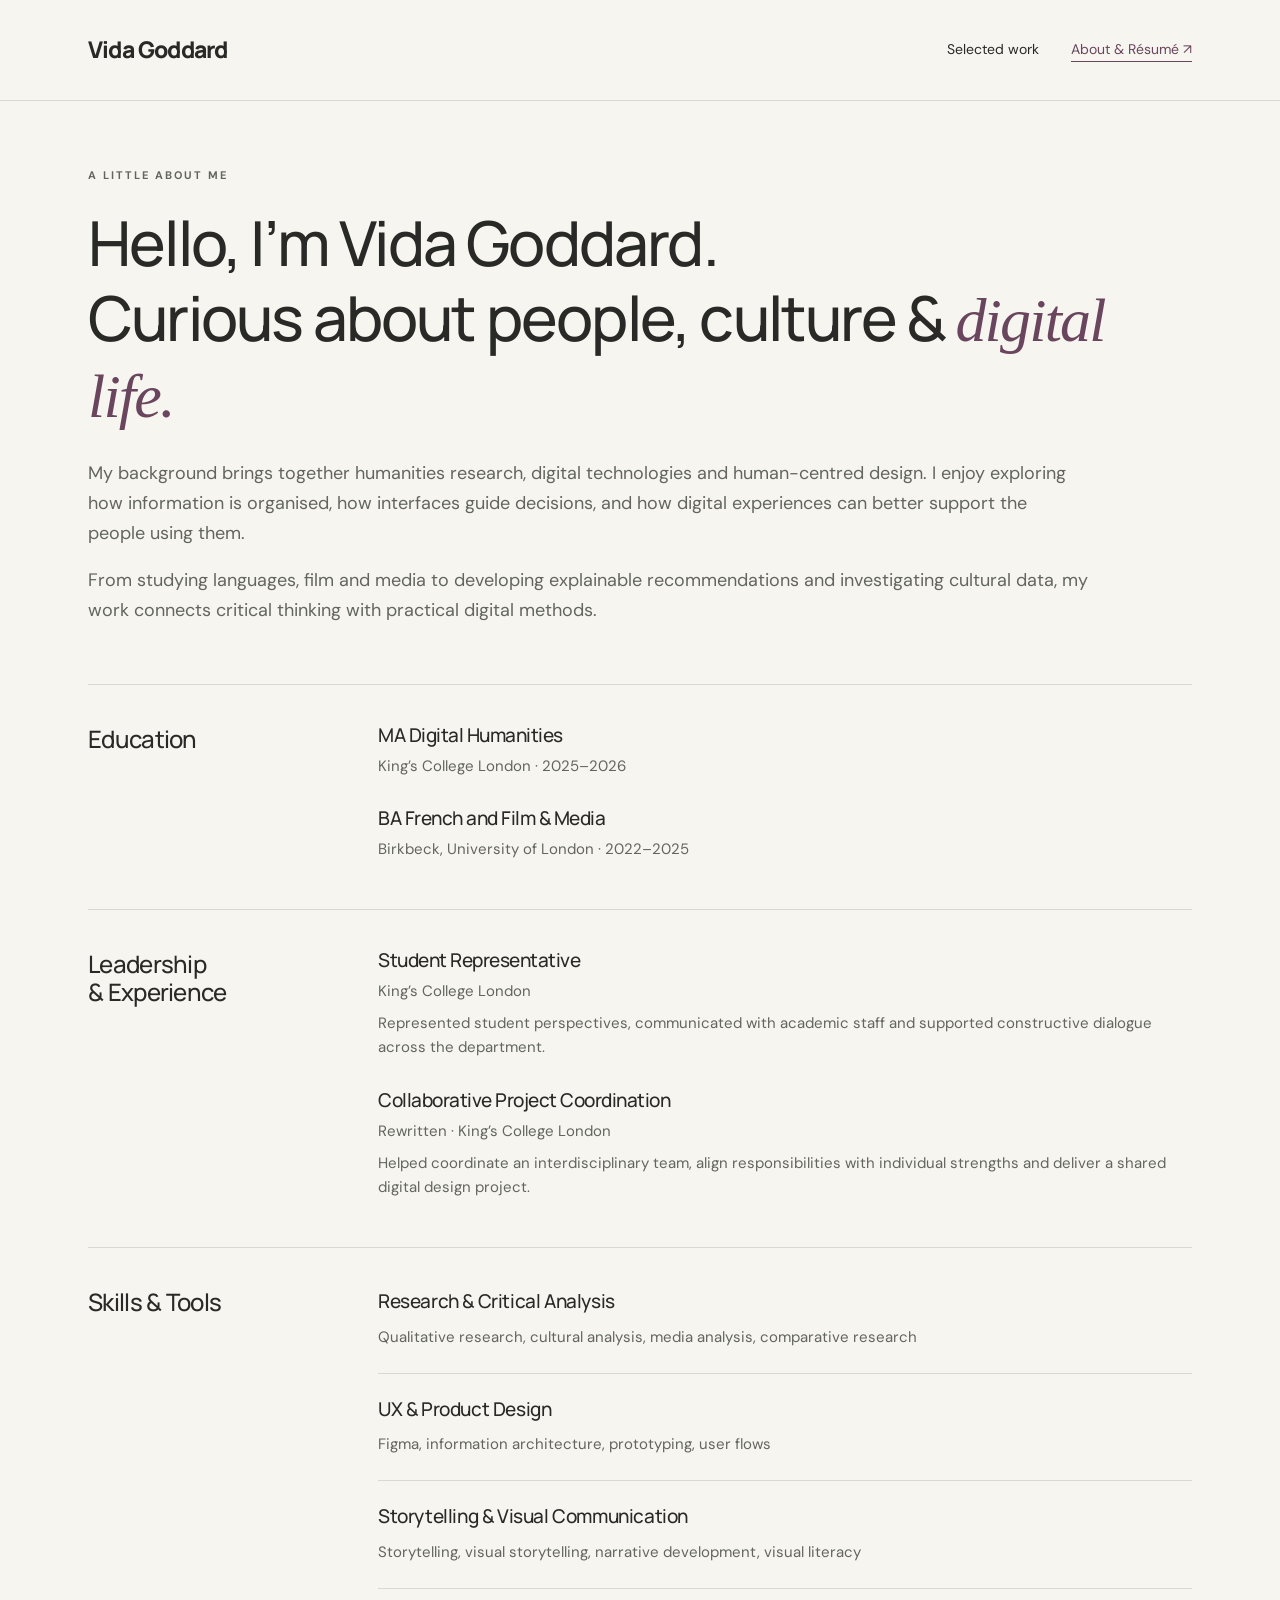
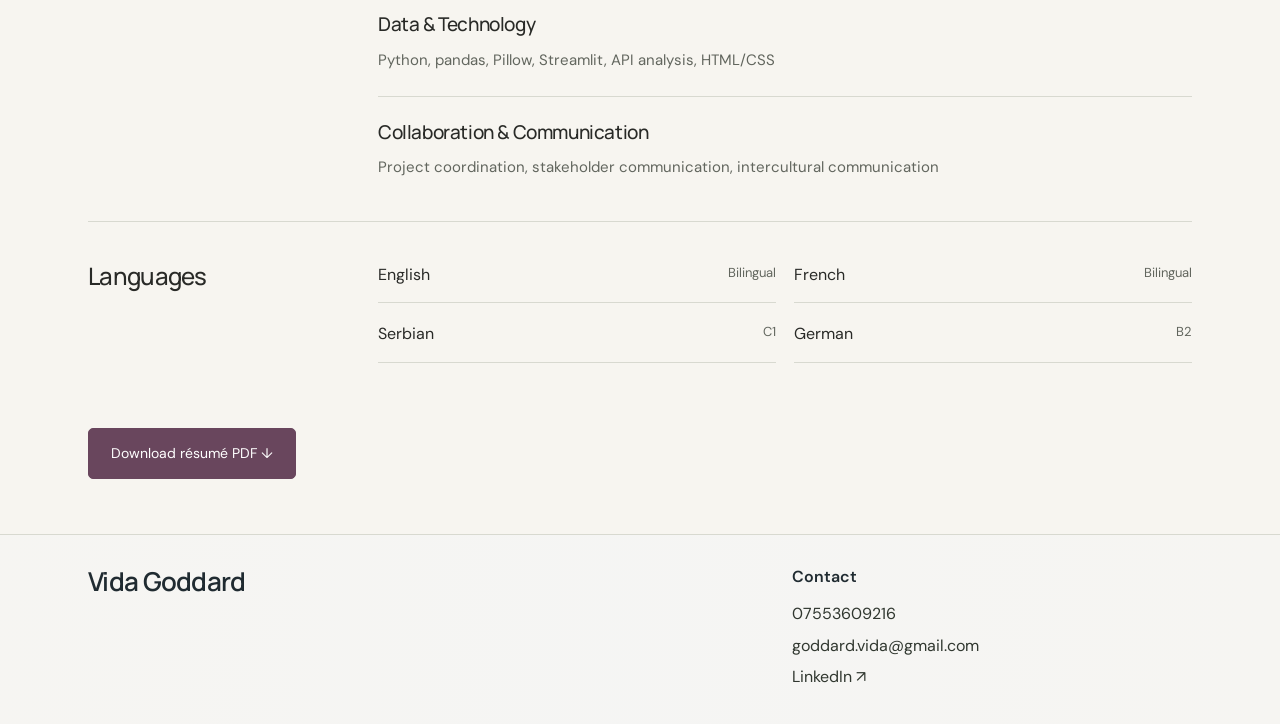
==== about.html @ 5a6e69b9 "Add files via upload" ====
<!doctype html><html lang="en"><head><meta charset="utf-8"><meta name="viewport" content="width=device-width,initial-scale=1"><meta name="description" content="About Vida Goddard: education, experience, skills and languages across digital humanities and human-centred design."><title>About & Résumé — Vida Goddard</title><link rel="stylesheet" href="style.css"><script src="script.js" defer></script></head><body><a class="skip" href="#main">Skip to content</a><header><div class="wrap nav"><a class="brand" href="index.html" aria-label="Vida Goddard home">Vida Goddard</a><nav aria-label="Main navigation"><a href="index.html#work">Selected work</a><a href="about.html" aria-current="page">About & Résumé ↗</a></nav></div></header><main id="main" class="wrap"><section class="about-hero about-introduction"><div class="eyebrow">A little about me</div><h1>Hello, I’m Vida Goddard.<br>Curious about people, culture & <em>digital life.</em></h1><p class="intro">My background brings together humanities research, digital technologies and human-centred design. I enjoy exploring how information is organised, how interfaces guide decisions, and how digital experiences can better support the people using them.</p><p class="intro">From studying languages, film and media to developing explainable recommendations and investigating cultural data, my work connects critical thinking with practical digital methods.</p></section><section class="resume"><h2>Education</h2><div><div class="entry"><h3>MA Digital Humanities</h3><p>King’s College London · 2025–2026</p></div><div class="entry"><h3>BA French and Film & Media</h3><p>Birkbeck, University of London · 2022–2025</p></div></div></section><section class="resume"><h2>Leadership<br>& Experience</h2><div><div class="entry"><h3>Student Representative</h3><p>King’s College London</p><p>Represented student perspectives, communicated with academic staff and supported constructive dialogue across the department.</p></div><div class="entry"><h3>Collaborative Project Coordination</h3><p>Rewritten · King’s College London</p><p>Helped coordinate an interdisciplinary team, align responsibilities with individual strengths and deliver a shared digital design project.</p></div></div></section><section class="resume"><h2>Skills & Tools</h2><dl class="skill-categories"><div><dt>Research &amp; Critical Analysis</dt><dd>Qualitative research, cultural analysis, media analysis, comparative research</dd></div><div><dt>UX &amp; Product Design</dt><dd>Figma, information architecture, prototyping, user flows</dd></div><div><dt>Storytelling &amp; Visual Communication</dt><dd>Storytelling, visual storytelling, narrative development, visual literacy</dd></div><div><dt>Data &amp; Technology</dt><dd>Python, pandas, Pillow, Streamlit, API analysis, HTML/CSS</dd></div><div><dt>Collaboration &amp; Communication</dt><dd>Project coordination, stakeholder communication, intercultural communication</dd></div></dl></section><section class="resume"><h2>Languages</h2><div class="languages"><div>English <span>Bilingual</span></div><div>French <span>Bilingual</span></div><div>Serbian <span>C1</span></div><div>German <span>B2</span></div></div></section><div class="resume-download"><a class="button" href="assets/Vida-Goddard-Resume.pdf" download="Vida-Goddard-Resume.pdf">Download résumé PDF ↓</a></div></main><footer class="contact-footer minimal-contact"><div class="wrap footer-reference-grid"><div class="footer-identity"><h2>Vida Goddard</h2></div><div class="footer-contact-column"><h3>Contact</h3><address><a href="tel:+447553609216">07553609216</a><a href="mailto:goddard.vida@gmail.com">goddard.vida@gmail.com</a><a href="https://www.linkedin.com/in/vida-goddard-931a6939b" target="_blank" rel="noopener noreferrer" aria-label="Vida Goddard on LinkedIn">LinkedIn ↗</a></address></div></div></footer></body></html>
---- style.css ----
@import url('https://fonts.googleapis.com/css2?family=DM+Sans:wght@400;500;600;700&family=Manrope:wght@400;500;600;700;800&display=swap');
:root{--paper:#f7f5f0;--ink:#292a27;--muted:#62665e;--plum:#69465d;--sage:#dce4d5;--line:#d8d9d0}*{box-sizing:border-box}html{scroll-behavior:smooth;scroll-padding-top:100px}body{margin:0;background:var(--paper);color:var(--ink);font:16px/1.65 'DM Sans',sans-serif}a{color:inherit;text-underline-offset:5px}button{font:inherit}a,button{ -webkit-tap-highlight-color:transparent}a:focus-visible,button:focus-visible,summary:focus-visible{outline:3px solid var(--plum);outline-offset:5px}.skip{position:absolute;left:20px;top:-80px;background:white;padding:12px;z-index:10}.skip:focus{top:10px}.wrap{max-width:1200px;margin:auto;padding:0 48px}header{border-bottom:1px solid var(--line)}.nav{display:flex;justify-content:space-between;align-items:center;min-height:100px;gap:24px}.brand{font-family:Manrope,sans-serif;font-size:25px;font-weight:800;text-decoration:none;letter-spacing:-1px}.brand span{color:var(--plum)}nav{display:flex;gap:32px;font-size:14px}nav a{text-decoration:none}nav a[aria-current=page]{color:var(--plum);border-bottom:1px solid}.eyebrow{text-transform:uppercase;font-size:11px;letter-spacing:2px;font-weight:700;color:var(--muted)}.hero{padding:80px 0 66px;display:grid;grid-template-columns:1.6fr 1fr;gap:70px;align-items:center}h1,h2,h3{font-family:Manrope,sans-serif;line-height:1.15;font-weight:500;letter-spacing:-1.8px}h1{font-size:clamp(42px,5.5vw,72px);margin:22px 0 26px}h1 em{font-family:Georgia,serif;color:var(--plum);font-weight:400}h2{font-size:38px}h3{font-size:25px;letter-spacing:-.7px}.intro{max-width:560px;color:var(--muted);font-size:18px}.button{display:inline-flex;gap:24px;align-items:center;padding:13px 22px;border-radius:5px;background:var(--plum);color:white;text-decoration:none;font-size:14px;border:1px solid var(--plum);cursor:pointer}.button.secondary{color:var(--plum);background:transparent}.actions{display:flex;flex-wrap:wrap;gap:12px;margin-top:30px}.hero-art{height:330px;position:relative;display:grid;place-items:center;background:#ebe8e1;border-radius:50% 50% 5px 5px;overflow:hidden}.orbit{position:absolute;width:250px;height:250px;border:1px solid #a9afa1;border-radius:50%;transform:rotate(-25deg) scaleX(.65)}.orbit.two{transform:rotate(40deg) scaleX(.65)}.orbit.three{transform:rotate(100deg) scaleX(.65)}.art-label{position:absolute;bottom:25px;font:10px/1.5 'DM Sans',sans-serif;letter-spacing:2px;text-align:center}.flower{color:var(--plum);font-size:100px;line-height:1;z-index:1;transition:transform .8s}.hero-art:hover .flower{transform:rotate(45deg)}.ticker{display:flex;justify-content:space-between;gap:18px;border-top:1px solid var(--line);border-bottom:1px solid var(--line);padding:18px 0;font-size:11px;letter-spacing:1.5px;text-transform:uppercase;color:var(--muted)}.section-head{display:flex;align-items:end;justify-content:space-between;margin:58px 0 26px;gap:24px}.section-head h2{margin:8px 0 0}.small{font-size:13px;color:var(--muted)}.filters{display:flex;gap:8px;flex-wrap:wrap}.filter{border:1px solid var(--line);border-radius:30px;padding:7px 15px;background:transparent;cursor:pointer;font-size:12px}.filter[aria-pressed=true]{background:var(--ink);color:var(--paper);border-color:var(--ink)}.projects{display:grid;grid-template-columns:1fr 1fr;gap:30px}.project{min-width:0}.project[hidden]{display:none}.project-image{height:325px;display:flex;align-items:center;justify-content:center;background:#e1e6db;border-radius:7px;overflow:hidden;position:relative;padding:24px}.project-image img{width:100%;max-height:100%;object-fit:contain;box-shadow:0 8px 24px #292a2714;transition:transform .4s}.project:hover .project-image img{transform:scale(1.025)}.project-image.archive{background:#e9e0d9}.project-number{position:absolute;top:13px;left:16px;font-size:10px;letter-spacing:1px}.project h3{margin:21px 0 9px}.project p{margin:0;color:var(--muted);font-size:15px}.tags{display:flex;gap:8px;flex-wrap:wrap;margin:15px 0}.tag{font-size:10px;text-transform:uppercase;letter-spacing:.6px;color:var(--muted);border:1px solid var(--line);padding:3px 8px;border-radius:3px}details{border-top:1px solid var(--line);margin-top:20px}summary{padding:15px 0;cursor:pointer;font-size:13px;font-weight:600;list-style:none;display:flex;justify-content:space-between}summary:after{content:'+';font-size:20px;color:var(--plum)}details[open]>summary:after{content:'−'}.case{padding:0 0 20px}.case h4{font-size:14px;margin:24px 0 8px}.case p,.case li{font-size:14px;color:var(--muted)}.case ul{padding-left:20px}.case figure{margin:24px 0}.case img{width:100%;border:1px solid var(--line)}figcaption{font-size:11px;color:var(--muted);margin-top:8px}.note{background:#eee9ed;border-left:2px solid var(--plum);padding:14px;margin-top:20px}.about-strip{margin:75px 0 0;border-top:1px solid var(--line);padding:50px 0;display:grid;grid-template-columns:1fr 1fr;gap:60px}.about-strip h2{margin:10px 0 20px}.text-link{font-size:14px;font-weight:600;color:var(--plum)}footer{border-top:1px solid var(--line);padding:27px 0;margin-top:30px}.footer-row{display:flex;justify-content:space-between;gap:20px;font-size:11px;color:var(--muted)}.about-hero{max-width:850px;padding:65px 0 40px}.about-hero h1{font-size:62px}.resume{display:grid;grid-template-columns:230px 1fr;gap:60px;padding:40px 0;border-top:1px solid var(--line)}.resume h2{font-size:24px;margin:0;letter-spacing:-.7px}.entry{margin:0 0 30px}.entry:last-child{margin:0}.entry h3{font-size:19px;letter-spacing:-.5px;margin:0 0 7px}.entry p{margin:7px 0;color:var(--muted);font-size:15px}.skills{display:flex;gap:10px;flex-wrap:wrap}.skills span{border:1px solid #c9cec2;padding:8px 14px;border-radius:4px;font-size:14px}.languages{display:grid;grid-template-columns:1fr 1fr;gap:18px}.languages div{display:flex;justify-content:space-between;border-bottom:1px solid var(--line);padding-bottom:14px;gap:16px}.languages span{color:var(--muted);font-size:13px}.print{margin:20px 0 50px}.print-hint{margin:10px 0;font-size:12px;color:var(--muted)}@media(max-width:760px){.wrap{padding:0 24px}.nav{min-height:80px}nav{gap:18px;font-size:12px}.hero{padding:45px 0;grid-template-columns:1fr;gap:30px}.hero-art{height:210px;border-radius:90px 90px 5px 5px}.orbit{width:175px;height:175px}.flower{font-size:70px}.art-label{right:20px;bottom:20px;text-align:right;font-size:8px}.ticker{font-size:9px;flex-wrap:wrap;justify-content:flex-start;gap:12px 24px}.section-head{align-items:start;flex-direction:column;margin-top:40px}.projects{grid-template-columns:1fr;gap:34px}.project-image{height:300px}.about-strip{grid-template-columns:1fr;gap:10px;margin-top:45px;padding:35px 0}.resume{grid-template-columns:1fr;gap:20px;padding:30px 0}.about-hero h1{font-size:44px}.languages{grid-template-columns:1fr}.footer-row{flex-direction:column;gap:5px}}@media(prefers-reduced-motion:reduce){html{scroll-behavior:auto}*,*:before,*:after{transition:none!important}}@media print{header,footer,.print,.skip{display:none}.wrap{padding:0;max-width:none}body{font:11pt/1.4 Arial;background:white}.about-hero{padding:0 0 20px}.about-hero h1{font-size:32px}.resume{padding:18px 0;gap:25px;grid-template-columns:160px 1fr;break-inside:avoid}.skills span{padding:4px 8px}.entry{margin-bottom:14px}.languages{gap:10px}a{text-decoration:none}}

.rewritten-cover{background:#e3e5ed;text-decoration:none}.case-link{display:flex;justify-content:space-between;padding:15px 0;border-top:1px solid var(--line);margin-top:20px;font-size:13px;font-weight:600;text-decoration:none}.case-link:hover{color:var(--plum)}.project-detail .about-hero{padding-bottom:25px}.case-nav{display:flex;flex-wrap:wrap;gap:12px 25px;padding:20px 0;border-top:1px solid var(--line);border-bottom:1px solid var(--line);font-size:12px}.case-nav a{text-decoration:none;color:var(--plum)}.story-section{max-width:900px;padding:50px 0;border-bottom:1px solid var(--line)}.story-section h2{max-width:800px;margin:14px 0 28px;line-height:1.25}.story-section h3{margin:38px 0 20px;line-height:1.3}.story-section p,.story-section li{max-width:780px;color:var(--muted);line-height:1.85}.story-section strong{color:var(--ink);font-weight:600}.story-section li{margin:12px 0}.story-section ul{padding-left:23px}.story-section figure{margin:32px 0;background:#efede7;padding:20px;border-radius:7px}.story-section img{width:100%;height:auto;display:block}.story-section figcaption{margin-top:12px}.project-detail .about-hero h1{font-size:clamp(48px,7vw,86px)}@media(max-width:760px){.story-section{padding:32px 0}.story-section h2{font-size:30px}.story-section figure{padding:10px}.case-nav{gap:10px 18px}.story-section p,.story-section li{font-size:15px}}

.project-image{text-decoration:none}.story-section blockquote{margin:30px 0;padding:22px 26px;border-left:3px solid var(--plum);background:#eee9ed;font:italic 23px/1.55 Georgia,serif;max-width:800px}.case-facts{display:grid;grid-template-columns:1fr 1fr;gap:1px;background:var(--line);border:1px solid var(--line);margin:30px 0;max-width:820px}.case-facts>div{background:var(--paper);padding:20px}.case-facts span{display:block;font-size:10px;letter-spacing:1px;text-transform:uppercase;color:var(--muted);margin-bottom:8px}.case-facts strong{font-size:15px}.case-facts.weights,.case-facts.query-facts{grid-template-columns:repeat(3,1fr)}.case-facts.weights strong{font:36px/1.2 Manrope,sans-serif;color:var(--plum)}.table-scroll{overflow-x:auto;margin:28px 0;max-width:900px}table{width:100%;border-collapse:collapse;font-size:14px;min-width:520px}caption{text-align:left;font-size:12px;color:var(--muted);margin-bottom:12px}th,td{text-align:left;vertical-align:top;padding:16px;border-bottom:1px solid var(--line);line-height:1.7}th{background:var(--sage);font-size:12px}td{color:var(--muted)}.definition-list{max-width:780px}.definition-list>div{padding:18px 0;border-bottom:1px solid var(--line)}dt{font-weight:600;margin-bottom:8px}dd{margin:0;color:var(--muted)}.process-list{padding-left:24px}.process-list li{padding-left:8px;margin:20px 0}.source-note{font-size:12px!important;border-top:1px solid var(--line);padding-top:20px;margin-top:30px}.project-end{margin:40px 0 60px}@media(max-width:600px){.case-facts{grid-template-columns:1fr}.case-facts>div{padding:16px}.case-facts.query-facts{grid-template-columns:1fr}.story-section blockquote{font-size:20px;padding:18px}}

/* Editorial layout refinements */
.hero{grid-template-columns:1fr;max-width:850px;padding:65px 0}.hero h1{max-width:820px}.hero .intro{max-width:650px}.ticker{justify-content:space-around}.story-section blockquote,.story-section .case-facts{clear:both}
.project-image:not(.rewritten-cover) img{max-height:225px;width:auto;max-width:100%;object-fit:contain}.project-image{padding:40px 25px 25px}.project .tags{margin-top:24px}.project h3{margin-top:24px}
.story-section{display:flow-root}.story-section figure{max-width:760px}.story-section .figure-compact{max-width:620px;margin:30px auto}.story-section .figure-aside{float:right;width:38%;max-width:340px;margin:6px 0 24px 30px;padding:14px}.story-section .figure-aside img{max-height:320px;object-fit:contain}.story-section .figure-aside+h3{margin-top:20px}.story-section .figure-aside~figure:not(.figure-aside){clear:both}
.systems-bento{display:grid;grid-template-columns:repeat(3,minmax(0,1fr));gap:16px;margin:26px 0 30px}.system-card{border:1px solid var(--line);border-radius:14px;padding:27px;background:#eee9ed}.system-card:first-child,.system-card:last-child{grid-column:span 2}.system-card:nth-child(2){background:#e5eadf}.system-card:nth-child(3){background:#ece6dc}.system-card:last-child{background:#e5e9eb}.system-kicker{display:flex;justify-content:space-between;gap:15px;font-size:10px;letter-spacing:1.2px;text-transform:uppercase;color:var(--muted)}.system-card h4{font:500 23px/1.3 Manrope,sans-serif;letter-spacing:-.7px;margin:24px 0 14px}.system-card p{font-size:14px;line-height:1.75;margin:0}.system-card[data-reveal]{transition:opacity .6s ease,transform .6s ease}.system-card.reveal-pending{opacity:0;transform:translateY(22px)}
@media(max-width:760px){.hero{padding:45px 0}.systems-bento{grid-template-columns:1fr 1fr}.system-card:first-child,.system-card:last-child{grid-column:auto}.system-card{padding:21px}.system-card h4{font-size:21px}.story-section .figure-aside{float:none;width:100%;max-width:430px;margin:24px auto}.project-image:not(.rewritten-cover) img{max-height:210px}}
@media(max-width:500px){.systems-bento{grid-template-columns:1fr}.system-card{padding:23px}.story-section .figure-compact{margin:24px 0}}@media(prefers-reduced-motion:reduce){.system-card.reveal-pending{opacity:1;transform:none}}@media print{.system-card.reveal-pending{opacity:1;transform:none}}

/* Europeana: explicit paired editorial layouts */
.editorial-split{display:grid;grid-template-columns:minmax(0,1fr) minmax(0,1fr);gap:30px;align-items:start;margin:24px 0 32px}.editorial-split>div{min-width:0}.editorial-split>div>p:first-child{margin-top:0}.story-section .editorial-split .split-figure{float:none;width:100%;max-width:none;clear:none;margin:0;padding:14px}.story-section .overview-split .split-figure img{max-height:370px;object-fit:contain}.story-section .concordance-split .split-figure img{height:auto}.linked-figure-pair{display:grid;grid-template-columns:minmax(0,1fr) minmax(0,1fr);gap:22px;margin:30px 0;align-items:start}.story-section .linked-figure-pair .paired-figure{float:none;clear:none;max-width:none;width:100%;margin:0;padding:14px}.linked-figure-pair a{display:flex;min-height:240px;align-items:center;justify-content:center;background:white}.story-section .linked-figure-pair img{max-height:300px;object-fit:contain}.story-section .linked-figure-pair figcaption{margin-top:12px}
@media(max-width:760px){.editorial-split,.linked-figure-pair{grid-template-columns:1fr;gap:20px}.story-section .overview-split .split-figure{max-width:430px;justify-self:center}.linked-figure-pair a{min-height:0}.story-section .linked-figure-pair img{max-height:none}}

.skill-categories{margin:0;display:grid;gap:0;min-width:0}.skill-categories>div{padding:22px 0;border-bottom:1px solid var(--line)}.skill-categories>div:first-child{padding-top:0}.skill-categories>div:last-child{border-bottom:0;padding-bottom:0}.skill-categories dt{font:500 19px/1.4 Manrope,sans-serif;letter-spacing:-.4px;margin:0 0 9px}.skill-categories dd{font-size:15px;line-height:1.8;color:var(--muted);margin:0}@media print{.skill-categories>div{padding:10px 0;break-inside:avoid}.skill-categories dt{font-size:12pt}.skill-categories dd{font-size:10pt}.resume:has(.skill-categories){break-inside:auto}}

.about-introduction{max-width:none;width:100%}.about-introduction h1{max-width:none;line-height:1.2}.about-introduction .intro{max-width:1000px}.resume-download{margin:25px 0 55px}.contact-footer{padding:42px 0}.footer-contact-top{display:flex;justify-content:space-between;align-items:start;gap:25px}.contact-footer h2{font-size:25px;letter-spacing:-.8px;margin:0 0 6px}.contact-footer p{font-size:13px;color:var(--muted);margin:0}.footer-contacts{display:flex;flex-wrap:wrap;gap:14px 32px;margin-top:25px;font-style:normal;font-size:14px}.footer-contacts a{text-decoration:none}.footer-contacts a:hover{text-decoration:underline}.brand{letter-spacing:-.8px;font-size:23px}@media(max-width:600px){.brand{font-size:18px}.nav{gap:15px}.nav nav{gap:12px;font-size:11px}.footer-contacts{flex-direction:column;gap:12px}.about-introduction h1{font-size:39px}.footer-contact-top .text-link{font-size:12px}}

.rewear-media{display:flow-root;margin:25px 0 36px}.rewear-media-copy{display:contents}.story-section .rewear-media-figure{float:right;width:44%;max-width:390px;clear:none;margin:0 0 22px 28px;padding:14px}.story-section .rewear-media-figure img{width:100%;height:auto;max-height:330px;object-fit:contain}.rewear-media{display:grid;grid-template-columns:minmax(0,1.15fr) minmax(0,.85fr);gap:28px;align-items:start}.rewear-media-copy{display:block;min-width:0}.rewear-media-copy p:first-child{margin-top:0}.story-section .rewear-media-figure{float:none;width:100%;max-width:none;margin:0}.story-section .rewear-diagram{width:100%;max-width:none;margin:32px 0}.rewear-diagram figcaption{font-size:13px;font-weight:600;color:var(--ink)}.prototype-embed{margin:25px 0 16px;background:#eeeae4;border:1px solid var(--line);border-radius:9px;overflow:hidden}.prototype-embed iframe{width:100%;height:600px;display:block;border:0}.prototype-fallback{font-size:13px}@media(max-width:760px){.rewear-media{grid-template-columns:1fr;gap:18px}.story-section .rewear-media-figure{max-width:460px;justify-self:center}.prototype-embed iframe{height:480px}}

.minimal-contact{background:#f5f5f4;padding:70px 0 80px;border-top:1px solid var(--line);margin-top:50px}.footer-reference-grid{display:grid;grid-template-columns:1.6fr 1fr;gap:65px;align-items:start}.minimal-contact .footer-identity h2{font:600 30px/1.3 Manrope,sans-serif;letter-spacing:-.7px;margin:0;color:#202b31}.footer-contact-column h3{font:600 16px/1.5 'DM Sans',sans-serif;letter-spacing:0;margin:0 0 22px;color:#202b31}.footer-contact-column address{display:flex;flex-direction:column;gap:12px;font-style:normal;font-size:18px;line-height:1.6}.footer-contact-column a{color:var(--muted);text-decoration:none;width:fit-content;overflow-wrap:anywhere}.footer-contact-column a:hover{text-decoration:underline}.rewritten-palette-layout{align-items:start}.story-section .rewritten-palette-layout .split-figure{max-width:350px;justify-self:end}.rewritten-palette-layout img{max-height:390px;object-fit:contain}@media(max-width:760px){.minimal-contact{padding:45px 0}.footer-reference-grid{grid-template-columns:1fr;gap:30px}.footer-contact-column address{font-size:16px}.story-section .rewritten-palette-layout .split-figure{justify-self:center;max-width:330px}.minimal-contact .footer-identity h2{font-size:26px}}

.rewear-home-left{grid-template-columns:minmax(0,.85fr) minmax(0,1.15fr)}@media(max-width:760px){.rewear-home-left{grid-template-columns:1fr}}

.visual-interests{border-top:1px solid var(--line);padding-top:45px;margin-top:65px}.visual-intro{display:grid;grid-template-columns:1fr 1fr;gap:45px;align-items:end;margin-bottom:28px}.visual-intro h2{margin:12px 0 0}.visual-intro p{color:var(--muted);max-width:440px;margin:0}.visual-gallery{display:grid;grid-template-columns:1fr 1.25fr;gap:25px}.visual-gallery figure{margin:0;min-width:0}.visual-gallery .visual-tall{grid-row:span 2}.visual-gallery a{display:block;background:#ebe8e1;overflow:hidden;border-radius:7px}.visual-gallery img{display:block;width:100%;height:240px;object-fit:cover;transition:transform .4s ease}.visual-gallery .visual-tall a{height:calc(100% - 32px);min-height:400px;background:#080e07}.visual-gallery .visual-tall img{height:100%;object-fit:contain}.visual-gallery a:hover img{transform:scale(1.025)}.visual-gallery figcaption{font-size:11px;letter-spacing:.4px;margin-top:10px;color:var(--muted)}.visual-credit{font-size:12px;color:var(--muted);margin-top:18px}@media(max-width:760px){.visual-intro{grid-template-columns:1fr;gap:20px}.visual-gallery{grid-template-columns:1fr;gap:24px}.visual-gallery .visual-tall{grid-row:auto}.visual-gallery .visual-tall a{height:auto;min-height:0}.visual-gallery .visual-tall img{height:auto;max-height:420px}.visual-gallery img{height:auto;max-height:330px;object-fit:contain}.visual-interests{margin-top:45px;padding-top:32px}}

/* Artwork placed within the page composition, without captions. */
.hero.hero-with-portrait{max-width:none;grid-template-columns:minmax(0,.8fr) minmax(0,1.35fr);gap:45px;align-items:center}.hero-portrait{border-radius:8px;overflow:hidden;background:#070d06}.hero-portrait img{display:block;width:100%;height:auto;max-height:440px;object-fit:contain}.hero-with-portrait h1{font-size:clamp(40px,4.5vw,62px);letter-spacing:-2px}.hero-copy{min-width:0}.hero-copy .eyebrow{font-size:9px;letter-spacing:1.4px}.minimal-contact{position:relative;isolation:isolate;overflow:hidden}.minimal-contact:before{content:'';position:absolute;inset:0;background:url('assets/human-circuitry.png') left center/440px auto no-repeat;opacity:.055;filter:grayscale(1);z-index:-1;pointer-events:none}.minimal-contact>.wrap{position:relative}.project-detail .rewear-art-intro{max-width:none;display:grid;grid-template-columns:minmax(0,.8fr) minmax(0,1.2fr);gap:45px;align-items:center;padding:55px 0 40px}.rewear-title-portrait{border-radius:8px;overflow:hidden;background:#287a99}.rewear-title-portrait img{display:block;width:100%;height:350px;object-fit:cover;object-position:32% center}.rewear-title-copy{min-width:0}.rewear-title-copy .eyebrow{line-height:1.7}.project-detail .rewear-art-intro h1{font-size:clamp(48px,6vw,76px)}@media(max-width:760px){.hero.hero-with-portrait{grid-template-columns:1fr;gap:25px}.hero-portrait{max-width:330px}.hero-portrait img{max-height:310px}.hero-with-portrait h1{font-size:44px}.project-detail .rewear-art-intro{grid-template-columns:1fr;gap:25px;padding-top:35px}.rewear-title-portrait img{height:240px;object-position:center 36%}.rewear-title-portrait{max-width:480px}.minimal-contact:before{background-size:340px auto;opacity:.04}}

/* Wider portrait crop and full-footer organic/mechanical collage. */
.project-detail .rewear-art-intro{grid-template-columns:minmax(0,.88fr) minmax(0,1.12fr)}
.rewear-title-portrait img{object-position:left center}
.minimal-contact:before{background-image:url('assets/organic-mechanical.jpg');background-position:center;background-size:100% 100%;opacity:.26;filter:none}
.minimal-contact .footer-contact-column a{color:#30372f}
@media(max-width:760px){.project-detail .rewear-art-intro{grid-template-columns:1fr}.rewear-title-portrait img{object-position:left center}.minimal-contact:before{background-size:cover;opacity:.26}}

/* Preserve the collage proportions and soften the busy areas beneath contact text. */
.minimal-contact:before{background-size:cover;background-position:center 45%;opacity:.22}
.minimal-contact:after{content:'';position:absolute;inset:0;z-index:-1;pointer-events:none;background:linear-gradient(90deg,rgba(247,245,240,.48),rgba(247,245,240,.08) 48%,rgba(247,245,240,.5))}
@media(max-width:760px){.minimal-contact:before{background-size:cover;background-position:58% center;opacity:.22}.minimal-contact:after{background:rgba(247,245,240,.25)}}

.minimal-contact{padding:30px 0 34px;margin-top:30px}.footer-contact-column h3{margin-bottom:12px}.footer-contact-column address{gap:6px;font-size:16px}.minimal-contact .footer-identity h2{font-size:26px}@media(max-width:760px){.minimal-contact{padding:25px 0 28px}.footer-reference-grid{gap:20px}.footer-contact-column address{font-size:15px}}
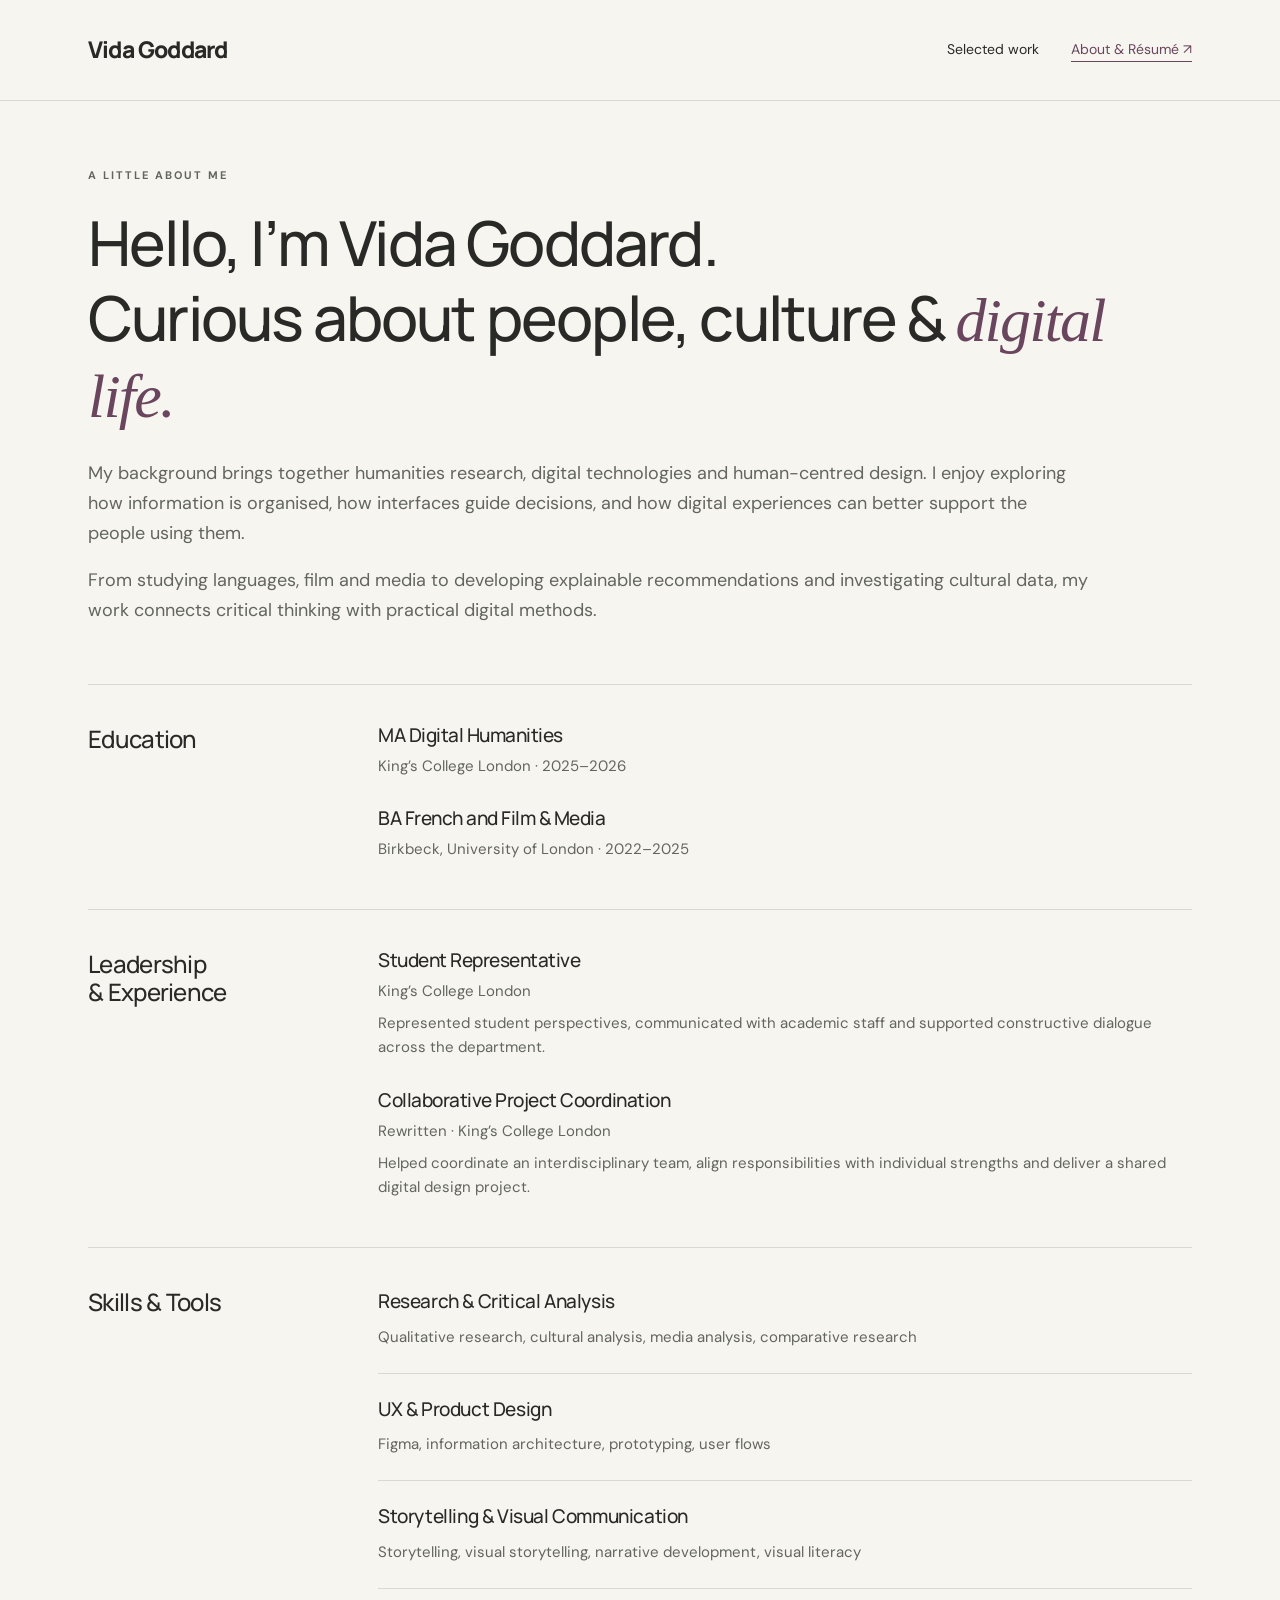
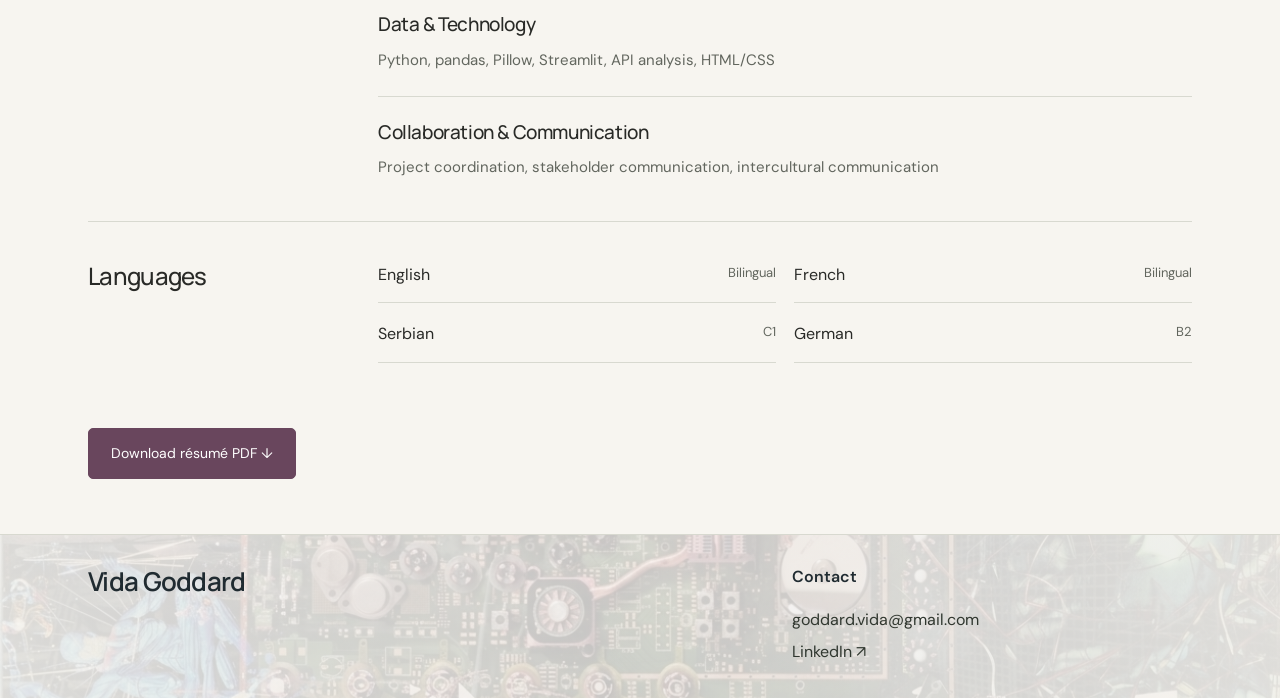
==== commit b8b0d258: "Update about.html" ====
--- a/about.html
+++ b/about.html
@@ -1 +1 @@
-<!doctype html><html lang="en"><head><meta charset="utf-8"><meta name="viewport" content="width=device-width,initial-scale=1"><meta name="description" content="About Vida Goddard: education, experience, skills and languages across digital humanities and human-centred design."><title>About & Résumé — Vida Goddard</title><link rel="stylesheet" href="style.css"><script src="script.js" defer></script></head><body><a class="skip" href="#main">Skip to content</a><header><div class="wrap nav"><a class="brand" href="index.html" aria-label="Vida Goddard home">Vida Goddard</a><nav aria-label="Main navigation"><a href="index.html#work">Selected work</a><a href="about.html" aria-current="page">About & Résumé ↗</a></nav></div></header><main id="main" class="wrap"><section class="about-hero about-introduction"><div class="eyebrow">A little about me</div><h1>Hello, I’m Vida Goddard.<br>Curious about people, culture & <em>digital life.</em></h1><p class="intro">My background brings together humanities research, digital technologies and human-centred design. I enjoy exploring how information is organised, how interfaces guide decisions, and how digital experiences can better support the people using them.</p><p class="intro">From studying languages, film and media to developing explainable recommendations and investigating cultural data, my work connects critical thinking with practical digital methods.</p></section><section class="resume"><h2>Education</h2><div><div class="entry"><h3>MA Digital Humanities</h3><p>King’s College London · 2025–2026</p></div><div class="entry"><h3>BA French and Film & Media</h3><p>Birkbeck, University of London · 2022–2025</p></div></div></section><section class="resume"><h2>Leadership<br>& Experience</h2><div><div class="entry"><h3>Student Representative</h3><p>King’s College London</p><p>Represented student perspectives, communicated with academic staff and supported constructive dialogue across the department.</p></div><div class="entry"><h3>Collaborative Project Coordination</h3><p>Rewritten · King’s College London</p><p>Helped coordinate an interdisciplinary team, align responsibilities with individual strengths and deliver a shared digital design project.</p></div></div></section><section class="resume"><h2>Skills & Tools</h2><dl class="skill-categories"><div><dt>Research &amp; Critical Analysis</dt><dd>Qualitative research, cultural analysis, media analysis, comparative research</dd></div><div><dt>UX &amp; Product Design</dt><dd>Figma, information architecture, prototyping, user flows</dd></div><div><dt>Storytelling &amp; Visual Communication</dt><dd>Storytelling, visual storytelling, narrative development, visual literacy</dd></div><div><dt>Data &amp; Technology</dt><dd>Python, pandas, Pillow, Streamlit, API analysis, HTML/CSS</dd></div><div><dt>Collaboration &amp; Communication</dt><dd>Project coordination, stakeholder communication, intercultural communication</dd></div></dl></section><section class="resume"><h2>Languages</h2><div class="languages"><div>English <span>Bilingual</span></div><div>French <span>Bilingual</span></div><div>Serbian <span>C1</span></div><div>German <span>B2</span></div></div></section><div class="resume-download"><a class="button" href="assets/Vida-Goddard-Resume.pdf" download="Vida-Goddard-Resume.pdf">Download résumé PDF ↓</a></div></main><footer class="contact-footer minimal-contact"><div class="wrap footer-reference-grid"><div class="footer-identity"><h2>Vida Goddard</h2></div><div class="footer-contact-column"><h3>Contact</h3><address><a href="tel:+447553609216">07553609216</a><a href="mailto:goddard.vida@gmail.com">goddard.vida@gmail.com</a><a href="https://www.linkedin.com/in/vida-goddard-931a6939b" target="_blank" rel="noopener noreferrer" aria-label="Vida Goddard on LinkedIn">LinkedIn ↗</a></address></div></div></footer></body></html>
+<!doctype html><html lang="en"><head><meta charset="utf-8"><meta name="viewport" content="width=device-width,initial-scale=1"><meta name="description" content="About Vida Goddard: education, experience, skills and languages across digital humanities and human-centred design."><title>About & Résumé — Vida Goddard</title><link rel="stylesheet" href="style.css"><script src="script.js" defer></script></head><body><a class="skip" href="#main">Skip to content</a><header><div class="wrap nav"><a class="brand" href="index.html" aria-label="Vida Goddard home">Vida Goddard</a><nav aria-label="Main navigation"><a href="index.html#work">Selected work</a><a href="about.html" aria-current="page">About & Résumé ↗</a></nav></div></header><main id="main" class="wrap"><section class="about-hero about-introduction"><div class="eyebrow">A little about me</div><h1>Hello, I’m Vida Goddard.<br>Curious about people, culture & <em>digital life.</em></h1><p class="intro">My background brings together humanities research, digital technologies and human-centred design. I enjoy exploring how information is organised, how interfaces guide decisions, and how digital experiences can better support the people using them.</p><p class="intro">From studying languages, film and media to developing explainable recommendations and investigating cultural data, my work connects critical thinking with practical digital methods.</p></section><section class="resume"><h2>Education</h2><div><div class="entry"><h3>MA Digital Humanities</h3><p>King’s College London · 2025–2026</p></div><div class="entry"><h3>BA French and Film & Media</h3><p>Birkbeck, University of London · 2022–2025</p></div></div></section><section class="resume"><h2>Leadership<br>& Experience</h2><div><div class="entry"><h3>Student Representative</h3><p>King’s College London</p><p>Represented student perspectives, communicated with academic staff and supported constructive dialogue across the department.</p></div><div class="entry"><h3>Collaborative Project Coordination</h3><p>Rewritten · King’s College London</p><p>Helped coordinate an interdisciplinary team, align responsibilities with individual strengths and deliver a shared digital design project.</p></div></div></section><section class="resume"><h2>Skills & Tools</h2><dl class="skill-categories"><div><dt>Research &amp; Critical Analysis</dt><dd>Qualitative research, cultural analysis, media analysis, comparative research</dd></div><div><dt>UX &amp; Product Design</dt><dd>Figma, information architecture, prototyping, user flows</dd></div><div><dt>Storytelling &amp; Visual Communication</dt><dd>Storytelling, visual storytelling, narrative development, visual literacy</dd></div><div><dt>Data &amp; Technology</dt><dd>Python, pandas, Pillow, Streamlit, API analysis, HTML/CSS</dd></div><div><dt>Collaboration &amp; Communication</dt><dd>Project coordination, stakeholder communication, intercultural communication</dd></div></dl></section><section class="resume"><h2>Languages</h2><div class="languages"><div>English <span>Bilingual</span></div><div>French <span>Bilingual</span></div><div>Serbian <span>C1</span></div><div>German <span>B2</span></div></div></section><div class="resume-download"><a class="button" href="assets/Vida-Goddard-Resume.pdf" download="Vida-Goddard-Resume.pdf">Download résumé PDF ↓</a></div></main><footer class="contact-footer minimal-contact"><div class="wrap footer-reference-grid"><div class="footer-identity"><h2>Vida Goddard</h2></div><div class="footer-contact-column"><h3>Contact</h3><address><a href=London, UK </a><a href="mailto:goddard.vida@gmail.com">goddard.vida@gmail.com</a><a href="https://www.linkedin.com/in/vida-goddard-931a6939b" target="_blank" rel="noopener noreferrer" aria-label="Vida Goddard on LinkedIn">LinkedIn ↗</a></address></div></div></footer></body></html>
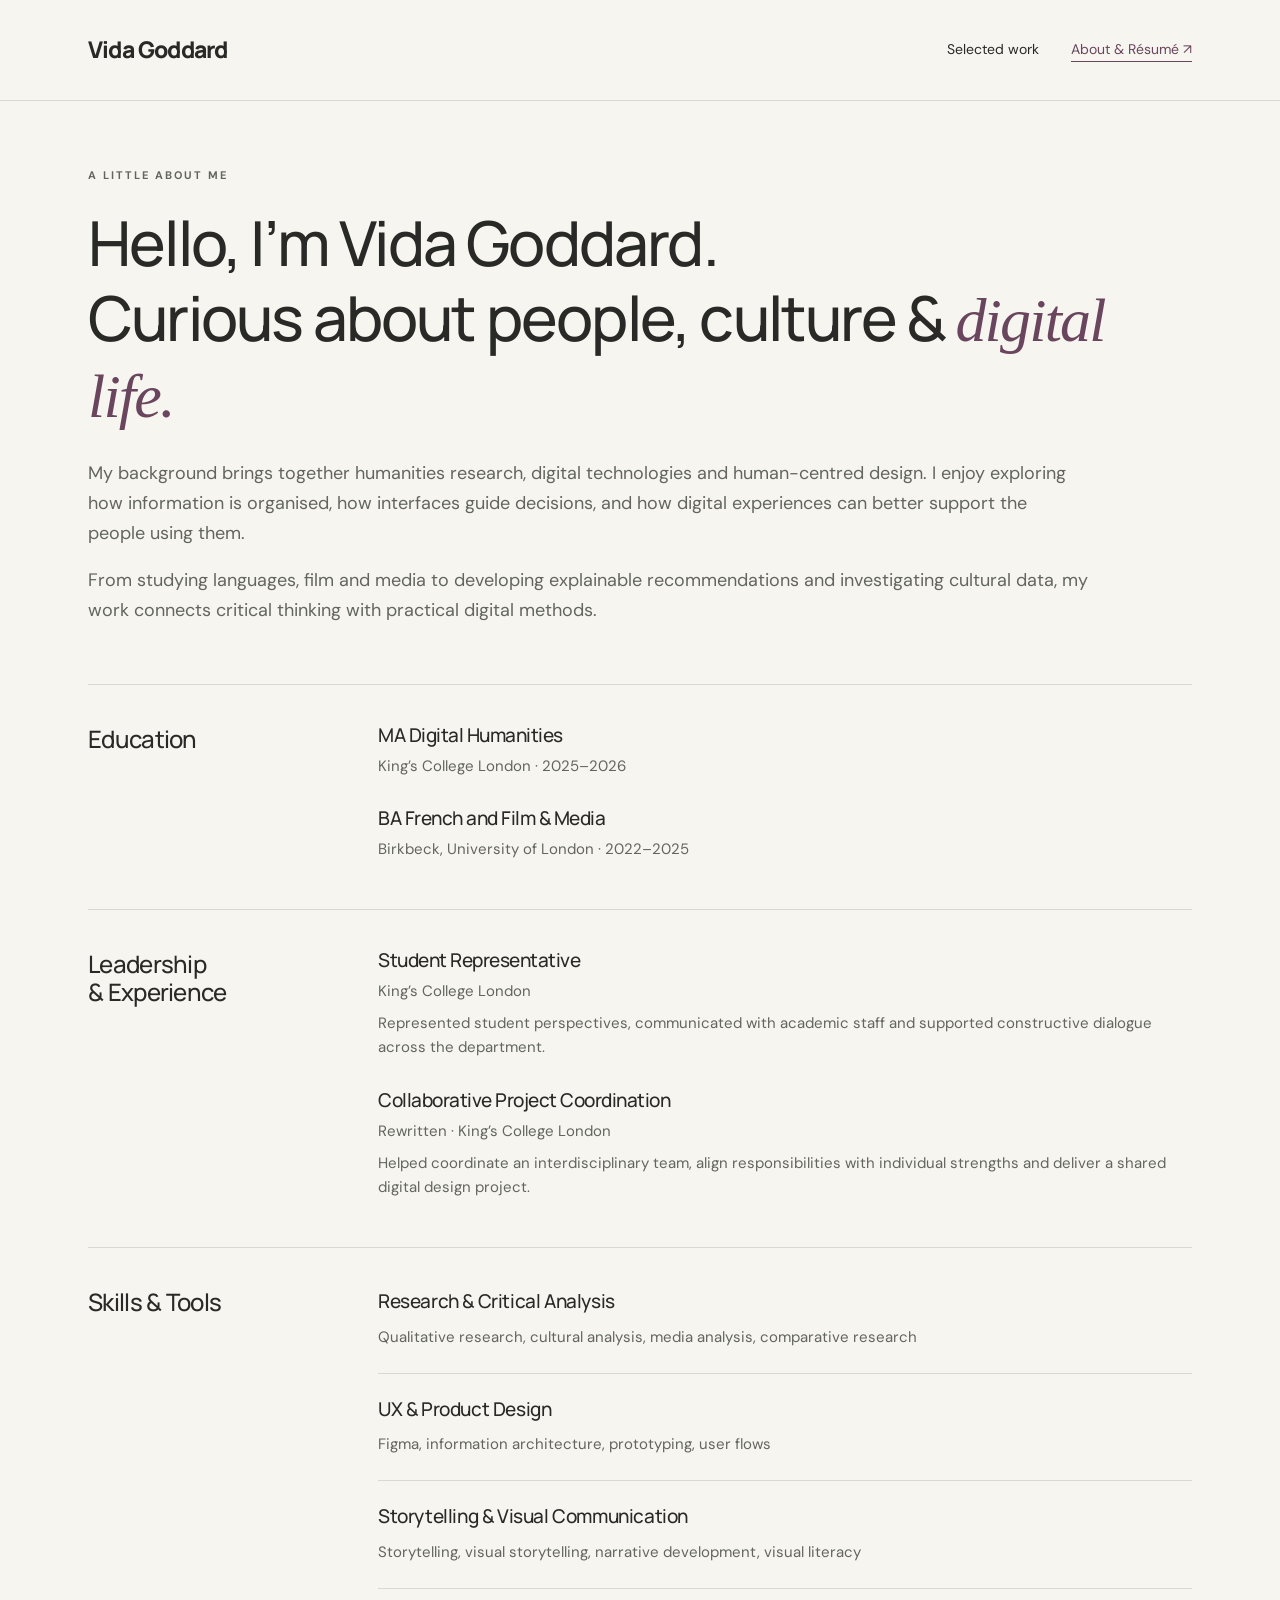
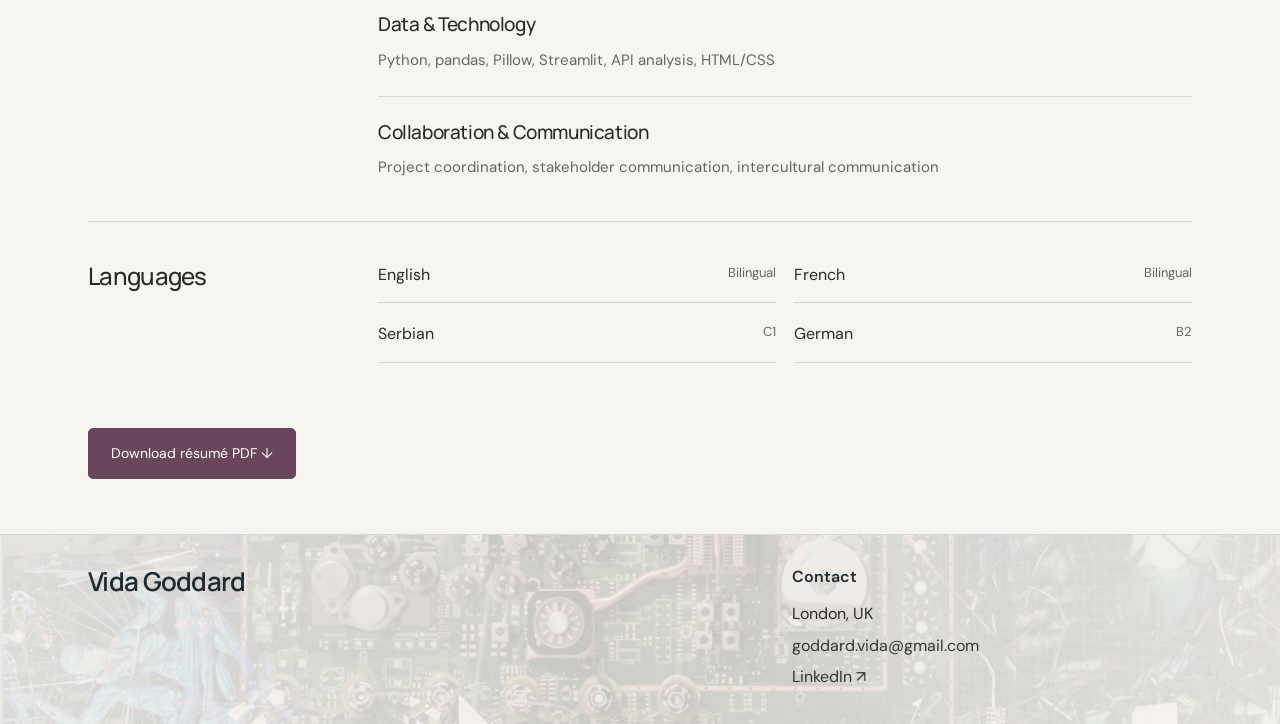
==== commit c6282f75: "Update about.html" ====
--- a/about.html
+++ b/about.html
@@ -1 +1 @@
-<!doctype html><html lang="en"><head><meta charset="utf-8"><meta name="viewport" content="width=device-width,initial-scale=1"><meta name="description" content="About Vida Goddard: education, experience, skills and languages across digital humanities and human-centred design."><title>About & Résumé — Vida Goddard</title><link rel="stylesheet" href="style.css"><script src="script.js" defer></script></head><body><a class="skip" href="#main">Skip to content</a><header><div class="wrap nav"><a class="brand" href="index.html" aria-label="Vida Goddard home">Vida Goddard</a><nav aria-label="Main navigation"><a href="index.html#work">Selected work</a><a href="about.html" aria-current="page">About & Résumé ↗</a></nav></div></header><main id="main" class="wrap"><section class="about-hero about-introduction"><div class="eyebrow">A little about me</div><h1>Hello, I’m Vida Goddard.<br>Curious about people, culture & <em>digital life.</em></h1><p class="intro">My background brings together humanities research, digital technologies and human-centred design. I enjoy exploring how information is organised, how interfaces guide decisions, and how digital experiences can better support the people using them.</p><p class="intro">From studying languages, film and media to developing explainable recommendations and investigating cultural data, my work connects critical thinking with practical digital methods.</p></section><section class="resume"><h2>Education</h2><div><div class="entry"><h3>MA Digital Humanities</h3><p>King’s College London · 2025–2026</p></div><div class="entry"><h3>BA French and Film & Media</h3><p>Birkbeck, University of London · 2022–2025</p></div></div></section><section class="resume"><h2>Leadership<br>& Experience</h2><div><div class="entry"><h3>Student Representative</h3><p>King’s College London</p><p>Represented student perspectives, communicated with academic staff and supported constructive dialogue across the department.</p></div><div class="entry"><h3>Collaborative Project Coordination</h3><p>Rewritten · King’s College London</p><p>Helped coordinate an interdisciplinary team, align responsibilities with individual strengths and deliver a shared digital design project.</p></div></div></section><section class="resume"><h2>Skills & Tools</h2><dl class="skill-categories"><div><dt>Research &amp; Critical Analysis</dt><dd>Qualitative research, cultural analysis, media analysis, comparative research</dd></div><div><dt>UX &amp; Product Design</dt><dd>Figma, information architecture, prototyping, user flows</dd></div><div><dt>Storytelling &amp; Visual Communication</dt><dd>Storytelling, visual storytelling, narrative development, visual literacy</dd></div><div><dt>Data &amp; Technology</dt><dd>Python, pandas, Pillow, Streamlit, API analysis, HTML/CSS</dd></div><div><dt>Collaboration &amp; Communication</dt><dd>Project coordination, stakeholder communication, intercultural communication</dd></div></dl></section><section class="resume"><h2>Languages</h2><div class="languages"><div>English <span>Bilingual</span></div><div>French <span>Bilingual</span></div><div>Serbian <span>C1</span></div><div>German <span>B2</span></div></div></section><div class="resume-download"><a class="button" href="assets/Vida-Goddard-Resume.pdf" download="Vida-Goddard-Resume.pdf">Download résumé PDF ↓</a></div></main><footer class="contact-footer minimal-contact"><div class="wrap footer-reference-grid"><div class="footer-identity"><h2>Vida Goddard</h2></div><div class="footer-contact-column"><h3>Contact</h3><address><a href=London, UK </a><a href="mailto:goddard.vida@gmail.com">goddard.vida@gmail.com</a><a href="https://www.linkedin.com/in/vida-goddard-931a6939b" target="_blank" rel="noopener noreferrer" aria-label="Vida Goddard on LinkedIn">LinkedIn ↗</a></address></div></div></footer></body></html>
+<!doctype html><html lang="en"><head><meta charset="utf-8"><meta name="viewport" content="width=device-width,initial-scale=1"><meta name="description" content="About Vida Goddard: education, experience, skills and languages across digital humanities and human-centred design."><title>About & Résumé — Vida Goddard</title><link rel="stylesheet" href="style.css"><script src="script.js" defer></script></head><body><a class="skip" href="#main">Skip to content</a><header><div class="wrap nav"><a class="brand" href="index.html" aria-label="Vida Goddard home">Vida Goddard</a><nav aria-label="Main navigation"><a href="index.html#work">Selected work</a><a href="about.html" aria-current="page">About & Résumé ↗</a></nav></div></header><main id="main" class="wrap"><section class="about-hero about-introduction"><div class="eyebrow">A little about me</div><h1>Hello, I’m Vida Goddard.<br>Curious about people, culture & <em>digital life.</em></h1><p class="intro">My background brings together humanities research, digital technologies and human-centred design. I enjoy exploring how information is organised, how interfaces guide decisions, and how digital experiences can better support the people using them.</p><p class="intro">From studying languages, film and media to developing explainable recommendations and investigating cultural data, my work connects critical thinking with practical digital methods.</p></section><section class="resume"><h2>Education</h2><div><div class="entry"><h3>MA Digital Humanities</h3><p>King’s College London · 2025–2026</p></div><div class="entry"><h3>BA French and Film & Media</h3><p>Birkbeck, University of London · 2022–2025</p></div></div></section><section class="resume"><h2>Leadership<br>& Experience</h2><div><div class="entry"><h3>Student Representative</h3><p>King’s College London</p><p>Represented student perspectives, communicated with academic staff and supported constructive dialogue across the department.</p></div><div class="entry"><h3>Collaborative Project Coordination</h3><p>Rewritten · King’s College London</p><p>Helped coordinate an interdisciplinary team, align responsibilities with individual strengths and deliver a shared digital design project.</p></div></div></section><section class="resume"><h2>Skills & Tools</h2><dl class="skill-categories"><div><dt>Research &amp; Critical Analysis</dt><dd>Qualitative research, cultural analysis, media analysis, comparative research</dd></div><div><dt>UX &amp; Product Design</dt><dd>Figma, information architecture, prototyping, user flows</dd></div><div><dt>Storytelling &amp; Visual Communication</dt><dd>Storytelling, visual storytelling, narrative development, visual literacy</dd></div><div><dt>Data &amp; Technology</dt><dd>Python, pandas, Pillow, Streamlit, API analysis, HTML/CSS</dd></div><div><dt>Collaboration &amp; Communication</dt><dd>Project coordination, stakeholder communication, intercultural communication</dd></div></dl></section><section class="resume"><h2>Languages</h2><div class="languages"><div>English <span>Bilingual</span></div><div>French <span>Bilingual</span></div><div>Serbian <span>C1</span></div><div>German <span>B2</span></div></div></section><div class="resume-download"><a class="button" href="assets/Vida-Goddard-Resume.pdf" download="Vida-Goddard-Resume.pdf">Download résumé PDF ↓</a></div></main><footer class="contact-footer minimal-contact"><div class="wrap footer-reference-grid"><div class="footer-identity"><h2>Vida Goddard</h2></div><div class="footer-contact-column"><h3>Contact</h3><address><span>London, UK</span><a href="mailto:goddard.vida@gmail.com">goddard.vida@gmail.com</a><a href="https://www.linkedin.com/in/vida-goddard-931a6939b" target="_blank" rel="noopener noreferrer" aria-label="Vida Goddard on LinkedIn">LinkedIn ↗</a></address></div></div></footer></body></html>
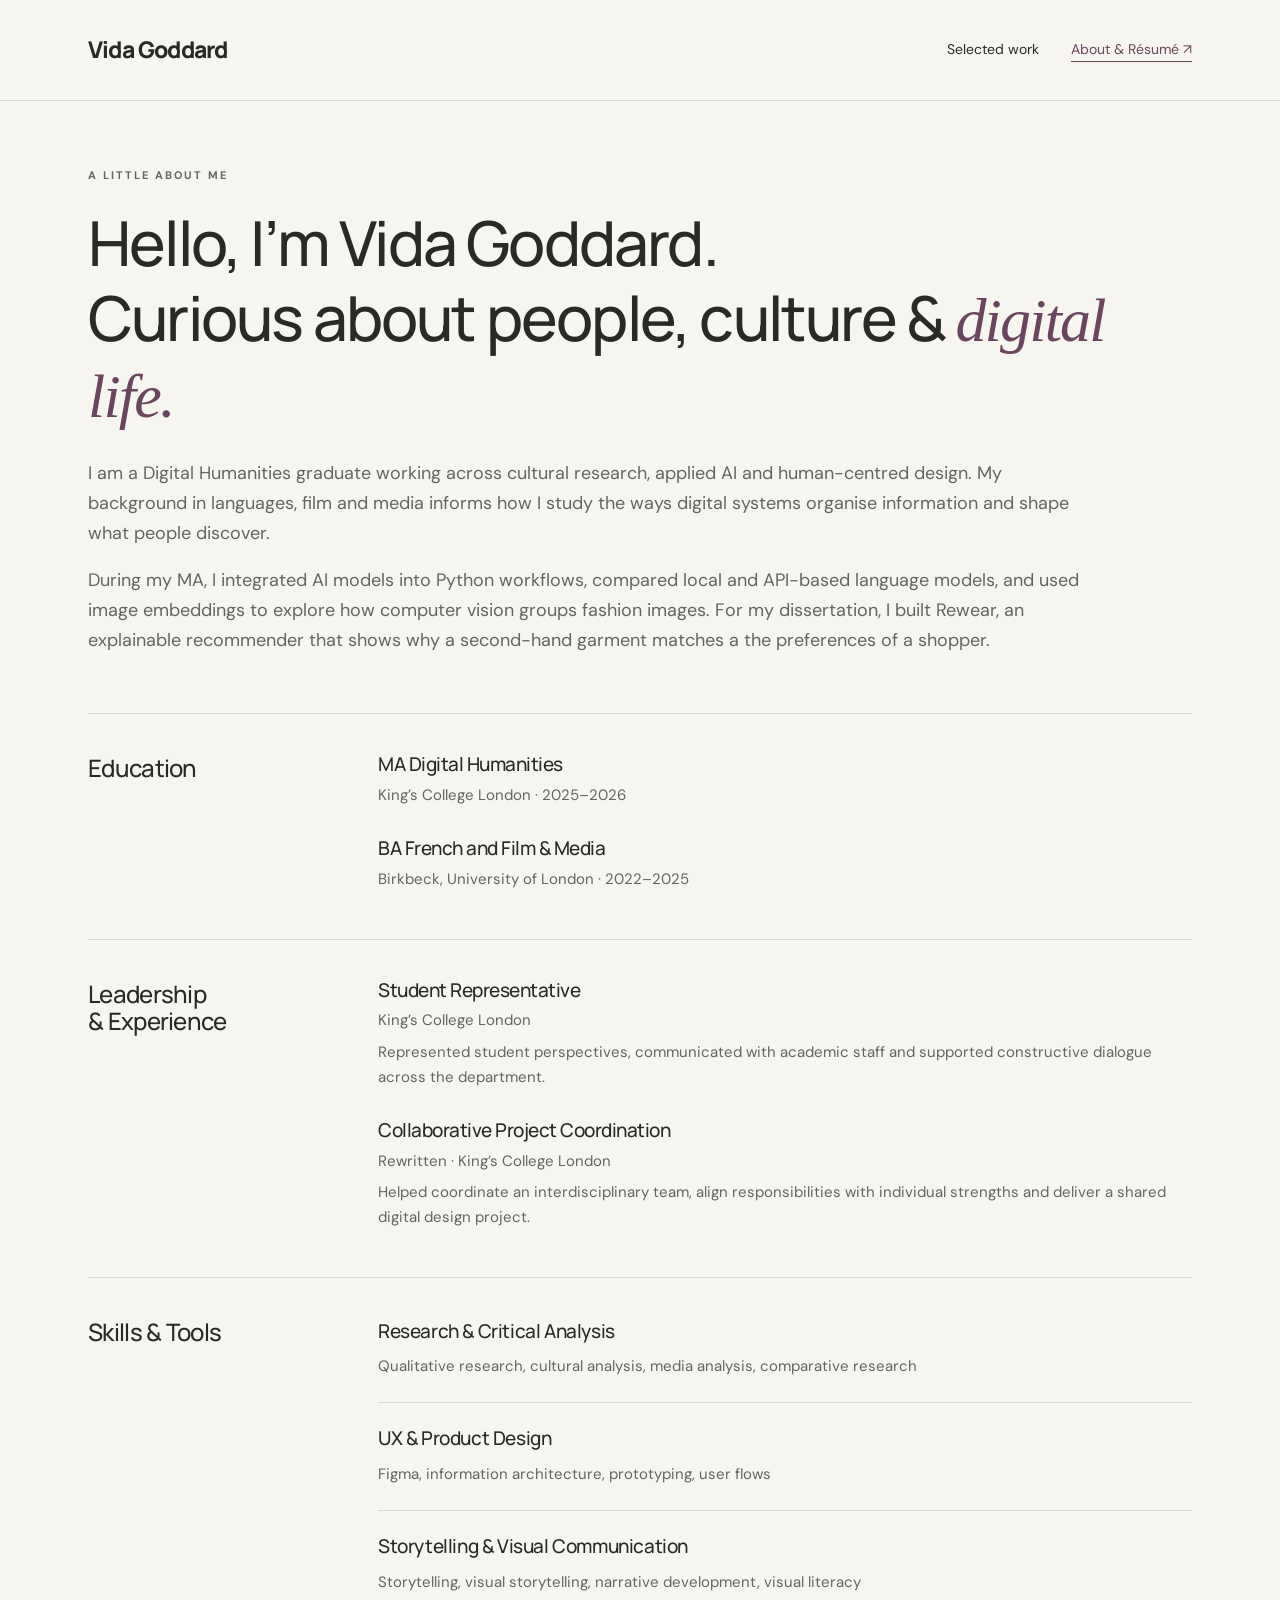
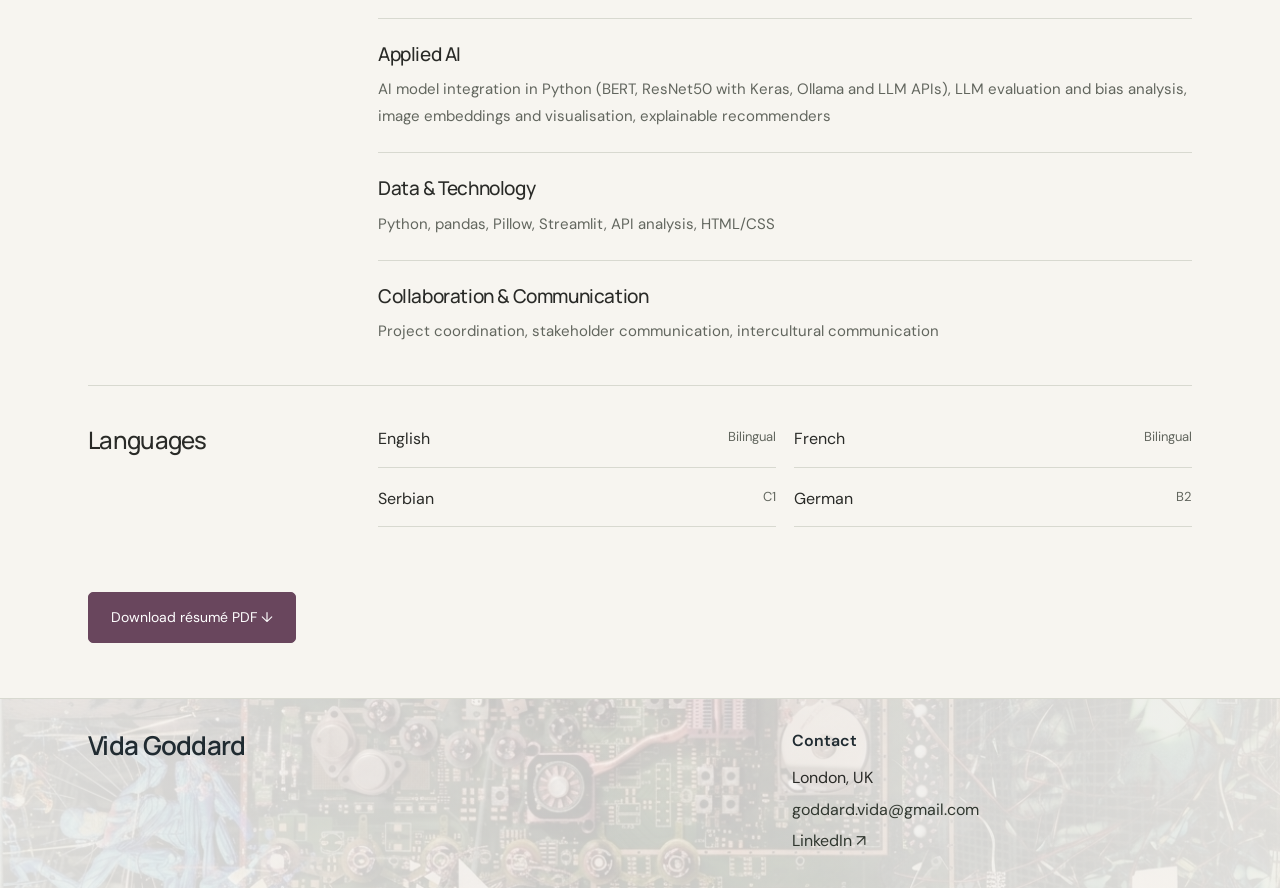
==== commit cbd808b7: "Update about.html" ====
--- a/about.html
+++ b/about.html
@@ -1 +1,121 @@
-<!doctype html><html lang="en"><head><meta charset="utf-8"><meta name="viewport" content="width=device-width,initial-scale=1"><meta name="description" content="About Vida Goddard: education, experience, skills and languages across digital humanities and human-centred design."><title>About & Résumé — Vida Goddard</title><link rel="stylesheet" href="style.css"><script src="script.js" defer></script></head><body><a class="skip" href="#main">Skip to content</a><header><div class="wrap nav"><a class="brand" href="index.html" aria-label="Vida Goddard home">Vida Goddard</a><nav aria-label="Main navigation"><a href="index.html#work">Selected work</a><a href="about.html" aria-current="page">About & Résumé ↗</a></nav></div></header><main id="main" class="wrap"><section class="about-hero about-introduction"><div class="eyebrow">A little about me</div><h1>Hello, I’m Vida Goddard.<br>Curious about people, culture & <em>digital life.</em></h1><p class="intro">My background brings together humanities research, digital technologies and human-centred design. I enjoy exploring how information is organised, how interfaces guide decisions, and how digital experiences can better support the people using them.</p><p class="intro">From studying languages, film and media to developing explainable recommendations and investigating cultural data, my work connects critical thinking with practical digital methods.</p></section><section class="resume"><h2>Education</h2><div><div class="entry"><h3>MA Digital Humanities</h3><p>King’s College London · 2025–2026</p></div><div class="entry"><h3>BA French and Film & Media</h3><p>Birkbeck, University of London · 2022–2025</p></div></div></section><section class="resume"><h2>Leadership<br>& Experience</h2><div><div class="entry"><h3>Student Representative</h3><p>King’s College London</p><p>Represented student perspectives, communicated with academic staff and supported constructive dialogue across the department.</p></div><div class="entry"><h3>Collaborative Project Coordination</h3><p>Rewritten · King’s College London</p><p>Helped coordinate an interdisciplinary team, align responsibilities with individual strengths and deliver a shared digital design project.</p></div></div></section><section class="resume"><h2>Skills & Tools</h2><dl class="skill-categories"><div><dt>Research &amp; Critical Analysis</dt><dd>Qualitative research, cultural analysis, media analysis, comparative research</dd></div><div><dt>UX &amp; Product Design</dt><dd>Figma, information architecture, prototyping, user flows</dd></div><div><dt>Storytelling &amp; Visual Communication</dt><dd>Storytelling, visual storytelling, narrative development, visual literacy</dd></div><div><dt>Data &amp; Technology</dt><dd>Python, pandas, Pillow, Streamlit, API analysis, HTML/CSS</dd></div><div><dt>Collaboration &amp; Communication</dt><dd>Project coordination, stakeholder communication, intercultural communication</dd></div></dl></section><section class="resume"><h2>Languages</h2><div class="languages"><div>English <span>Bilingual</span></div><div>French <span>Bilingual</span></div><div>Serbian <span>C1</span></div><div>German <span>B2</span></div></div></section><div class="resume-download"><a class="button" href="assets/Vida-Goddard-Resume.pdf" download="Vida-Goddard-Resume.pdf">Download résumé PDF ↓</a></div></main><footer class="contact-footer minimal-contact"><div class="wrap footer-reference-grid"><div class="footer-identity"><h2>Vida Goddard</h2></div><div class="footer-contact-column"><h3>Contact</h3><address><span>London, UK</span><a href="mailto:goddard.vida@gmail.com">goddard.vida@gmail.com</a><a href="https://www.linkedin.com/in/vida-goddard-931a6939b" target="_blank" rel="noopener noreferrer" aria-label="Vida Goddard on LinkedIn">LinkedIn ↗</a></address></div></div></footer></body></html>
+<!doctype html>
+<html lang="en">
+  <head>
+    <meta charset="utf-8">
+    <meta name="viewport" content="width=device-width,initial-scale=1">
+    <meta name="description" content="About Vida Goddard: education, experience, skills and languages across digital humanities and human-centred design.">
+    <title>About & Résumé — Vida Goddard</title>
+    <link rel="stylesheet" href="style.css">
+    <script src="script.js" defer>
+    </script>
+  </head>
+  <body>
+    <a class="skip" href="#main">Skip to content</a>
+    <header>
+      <div class="wrap nav">
+        <a class="brand" href="index.html" aria-label="Vida Goddard home">Vida Goddard</a>
+        <nav aria-label="Main navigation">
+          <a href="index.html#work">Selected work</a>
+          <a href="about.html" aria-current="page">About & Résumé ↗</a>
+        </nav>
+      </div>
+    </header>
+    <main id="main" class="wrap">
+      <section class="about-hero about-introduction">
+        <div class="eyebrow">A little about me</div>
+        <h1>Hello, I’m Vida Goddard.<br>Curious about people, culture & <em>digital life.</em>
+        </h1>
+        <p class="intro">I am a Digital Humanities graduate working across cultural research, applied AI and human-centred design. My background in languages, film and media informs how I study the ways digital systems organise information and shape what people discover.</p>
+        <p class="intro">During my MA, I integrated AI models into Python workflows, compared local and API-based language models, and used image embeddings to explore how computer vision groups fashion images. For my dissertation, I built Rewear, an explainable recommender that shows why a second-hand garment matches a the preferences of a shopper.</p>
+      </section>
+      <section class="resume">
+        <h2>Education</h2>
+        <div>
+          <div class="entry">
+            <h3>MA Digital Humanities</h3>
+            <p>King’s College London · 2025–2026</p>
+          </div>
+          <div class="entry">
+            <h3>BA French and Film & Media</h3>
+            <p>Birkbeck, University of London · 2022–2025</p>
+          </div>
+        </div>
+      </section>
+      <section class="resume">
+        <h2>Leadership<br>& Experience</h2>
+        <div>
+          <div class="entry">
+            <h3>Student Representative</h3>
+            <p>King’s College London</p>
+            <p>Represented student perspectives, communicated with academic staff and supported constructive dialogue across the department.</p>
+          </div>
+          <div class="entry">
+            <h3>Collaborative Project Coordination</h3>
+            <p>Rewritten · King’s College London</p>
+            <p>Helped coordinate an interdisciplinary team, align responsibilities with individual strengths and deliver a shared digital design project.</p>
+          </div>
+        </div>
+      </section>
+      <section class="resume">
+        <h2>Skills & Tools</h2>
+        <dl class="skill-categories">
+          <div>
+            <dt>Research &amp; Critical Analysis</dt>
+            <dd>Qualitative research, cultural analysis, media analysis, comparative research</dd>
+          </div>
+          <div>
+            <dt>UX &amp; Product Design</dt>
+            <dd>Figma, information architecture, prototyping, user flows</dd>
+          </div>
+          <div>
+            <dt>Storytelling &amp; Visual Communication</dt>
+            <dd>Storytelling, visual storytelling, narrative development, visual literacy</dd>
+          </div>
+          <div>
+            <dt>Applied AI</dt>
+            <dd>AI model integration in Python (BERT, ResNet50 with Keras, Ollama and LLM APIs), LLM evaluation and bias analysis, image embeddings and visualisation, explainable recommenders</dd>
+          </div>
+          <div>
+            <dt>Data &amp; Technology</dt>
+            <dd>Python, pandas, Pillow, Streamlit, API analysis, HTML/CSS</dd>
+          </div>
+          <div>
+            <dt>Collaboration &amp; Communication</dt>
+            <dd>Project coordination, stakeholder communication, intercultural communication</dd>
+          </div>
+        </dl>
+      </section>
+      <section class="resume">
+        <h2>Languages</h2>
+        <div class="languages">
+          <div>English <span>Bilingual</span>
+          </div>
+          <div>French <span>Bilingual</span>
+          </div>
+          <div>Serbian <span>C1</span>
+          </div>
+          <div>German <span>B2</span>
+          </div>
+        </div>
+      </section>
+      <div class="resume-download">
+        <a class="button" href="assets/Vida-Goddard-Resume.pdf" download="Vida-Goddard-Resume.pdf">Download résumé PDF ↓</a>
+      </div>
+    </main>
+    <footer class="contact-footer minimal-contact">
+      <div class="wrap footer-reference-grid">
+        <div class="footer-identity">
+          <h2>Vida Goddard</h2>
+        </div>
+        <div class="footer-contact-column">
+          <h3>Contact</h3>
+          <address>
+            <span>London, UK</span>
+            <a href="mailto:goddard.vida@gmail.com">goddard.vida@gmail.com</a>
+            <a href="https://www.linkedin.com/in/vida-goddard-931a6939b" target="_blank" rel="noopener noreferrer" aria-label="Vida Goddard on LinkedIn">LinkedIn ↗</a>
+          </address>
+        </div>
+      </div>
+    </footer>
+  </body>
+</html>
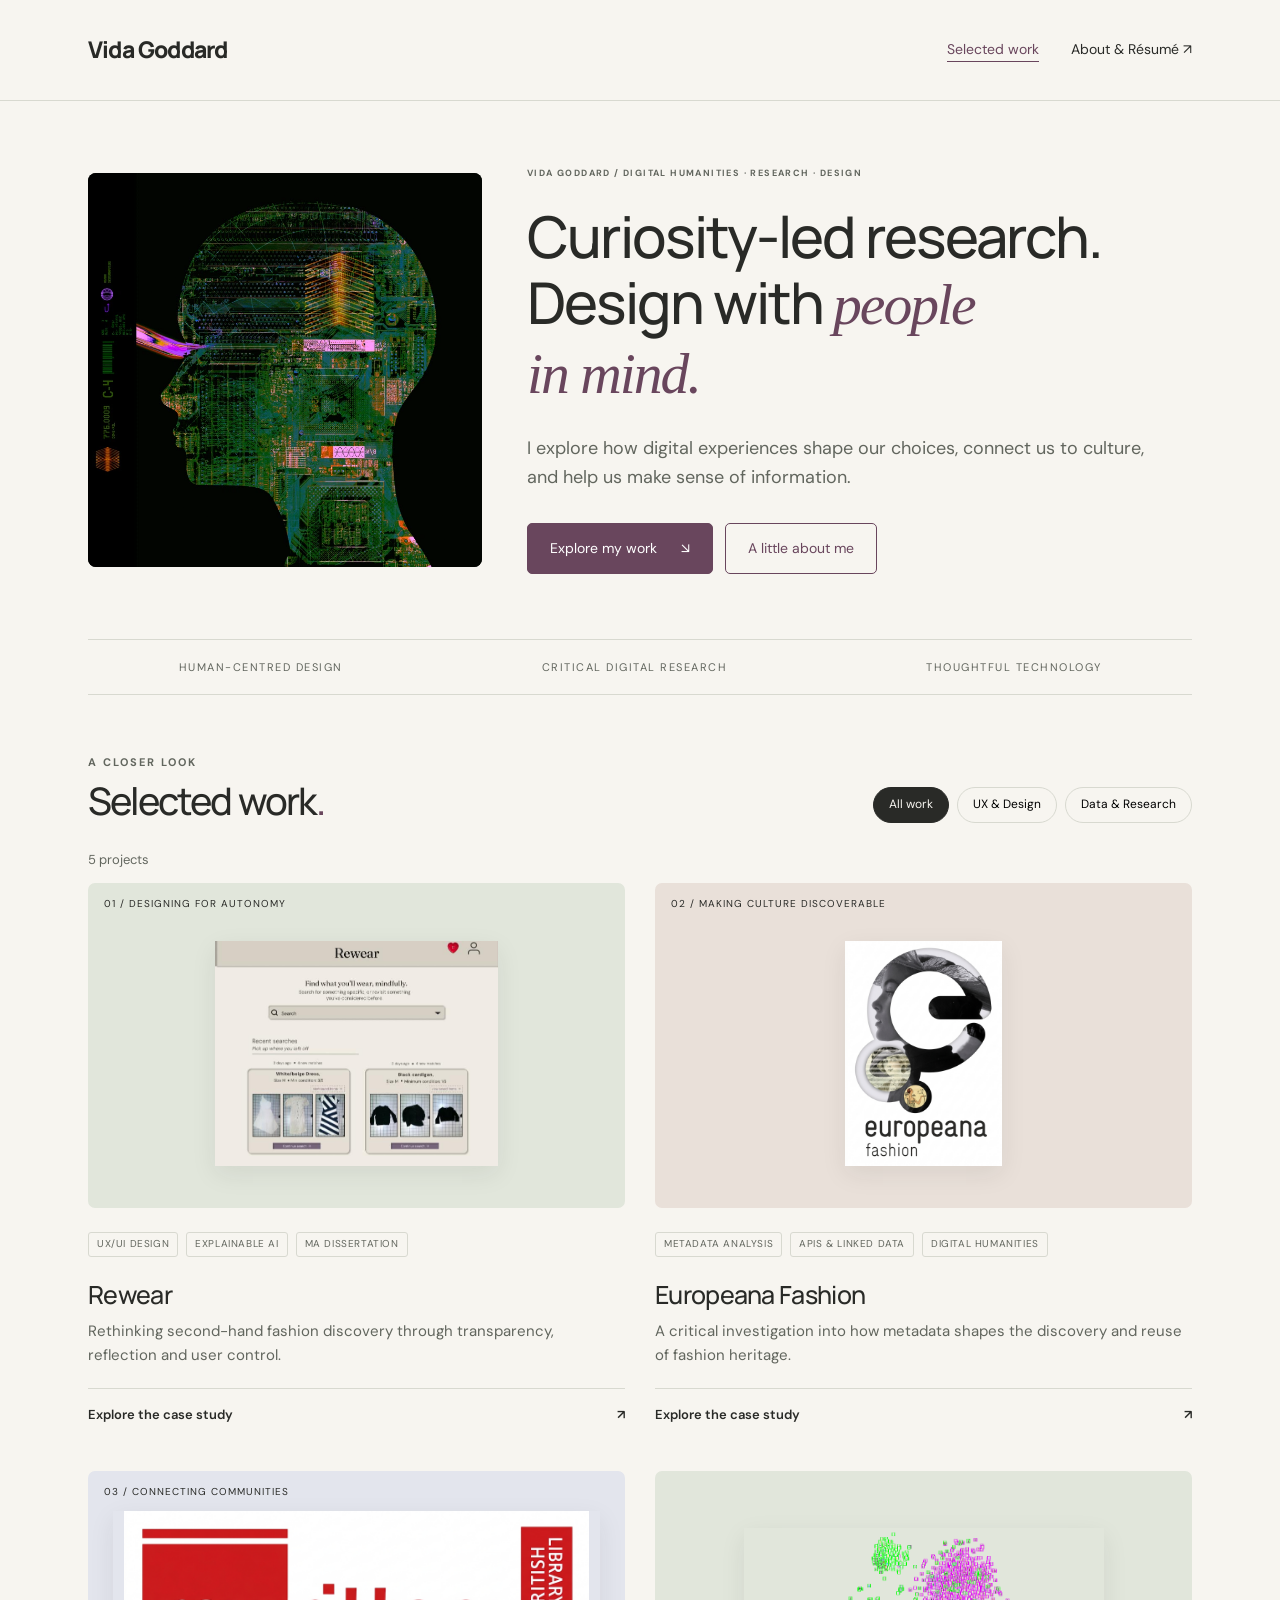
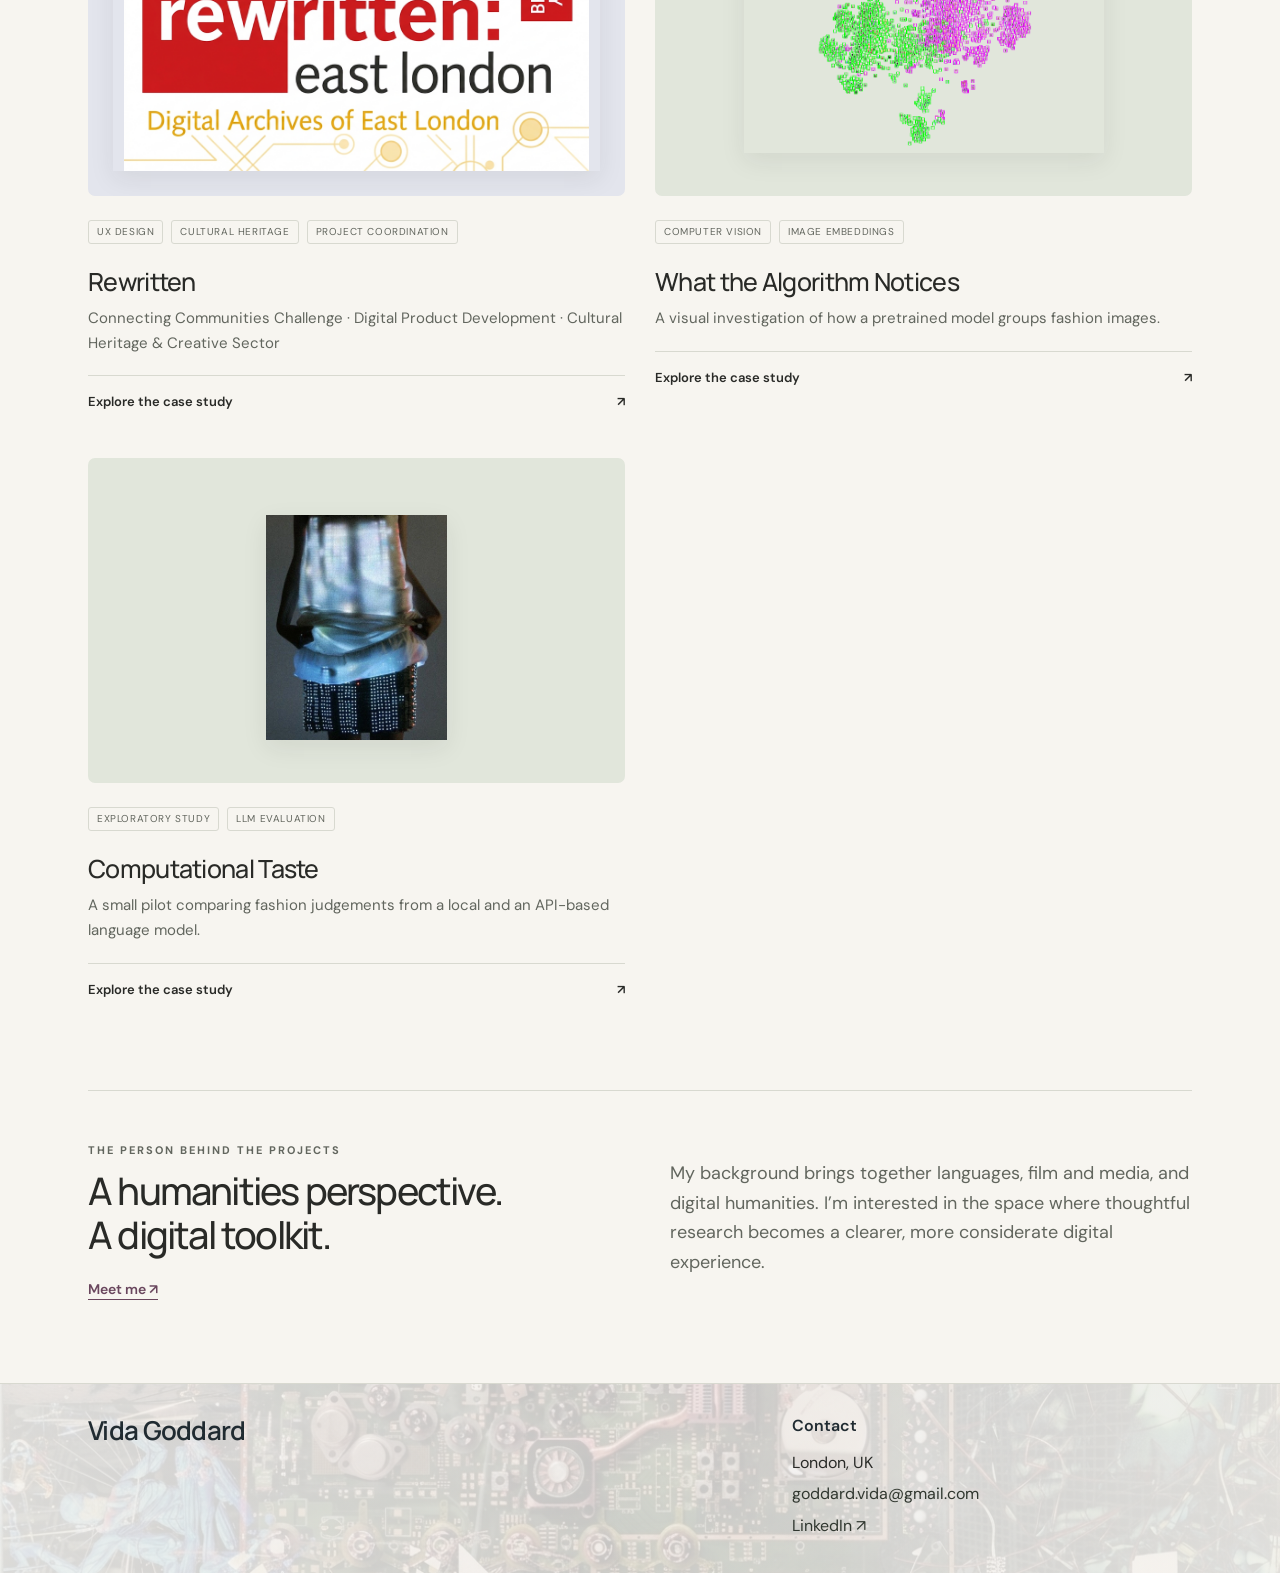
==== commit 9d7cbab4: "Update about.html" ====
--- a/about.html
+++ b/about.html
@@ -3,104 +3,105 @@
   <head>
     <meta charset="utf-8">
     <meta name="viewport" content="width=device-width,initial-scale=1">
-    <meta name="description" content="About Vida Goddard: education, experience, skills and languages across digital humanities and human-centred design.">
-    <title>About & Résumé — Vida Goddard</title>
+    <meta name="description" content="Vida Goddard's portfolio: human-centred design, explainable AI and digital humanities research.">
+    <title>Vida Goddard — Research & Design</title>
     <link rel="stylesheet" href="style.css">
     <script src="script.js" defer>
     </script>
   </head>
-  <body>
-    <a class="skip" href="#main">Skip to content</a>
+  <body><a class="skip" href="#main">Skip to content</a>
     <header>
-      <div class="wrap nav">
-        <a class="brand" href="index.html" aria-label="Vida Goddard home">Vida Goddard</a>
-        <nav aria-label="Main navigation">
-          <a href="index.html#work">Selected work</a>
-          <a href="about.html" aria-current="page">About & Résumé ↗</a>
+      <div class="wrap nav"><a class="brand" href="index.html" aria-label="Vida Goddard home">Vida Goddard</a>
+        <nav aria-label="Main navigation"><a href="index.html" aria-current="page">Selected work</a>
+          <a href="about.html">About & Résumé ↗</a>
         </nav>
       </div>
     </header>
     <main id="main" class="wrap">
-      <section class="about-hero about-introduction">
-        <div class="eyebrow">A little about me</div>
-        <h1>Hello, I’m Vida Goddard.<br>Curious about people, culture & <em>digital life.</em>
-        </h1>
-        <p class="intro">I am a Digital Humanities graduate working across cultural research, applied AI and human-centred design. My background in languages, film and media informs how I study the ways digital systems organise information and shape what people discover.</p>
-        <p class="intro">During my MA, I integrated AI models into Python workflows, compared local and API-based language models, and used image embeddings to explore how computer vision groups fashion images. For my dissertation, I built Rewear, an explainable recommender that shows why a second-hand garment matches a the preferences of a shopper.</p>
-      </section>
-      <section class="resume">
-        <h2>Education</h2>
-        <div>
-          <div class="entry">
-            <h3>MA Digital Humanities</h3>
-            <p>King’s College London · 2025–2026</p>
-          </div>
-          <div class="entry">
-            <h3>BA French and Film & Media</h3>
-            <p>Birkbeck, University of London · 2022–2025</p>
+      <section class="hero hero-with-portrait">
+        <div class="hero-portrait"><img src="assets/human-circuitry.png" alt="Human silhouette filled with digital circuitry" width="750" height="750">
+        </div>
+        <div class="hero-copy">
+          <div class="eyebrow">Vida Goddard / Digital humanities · Research · Design</div>
+          <h1>Curiosity-led research.<br>Design with <em>people<br>in mind.</em>
+          </h1>
+          <p class="intro">I explore how digital experiences shape our choices, connect us to culture, and help us make sense of information.</p>
+          <div class="actions"><a class="button" href="#work">Explore my work <span aria-hidden="true">↘</span></a>
+            <a class="button secondary" href="about.html">A little about me</a>
           </div>
         </div>
       </section>
-      <section class="resume">
-        <h2>Leadership<br>& Experience</h2>
-        <div>
-          <div class="entry">
-            <h3>Student Representative</h3>
-            <p>King’s College London</p>
-            <p>Represented student perspectives, communicated with academic staff and supported constructive dialogue across the department.</p>
+      <div class="ticker"><span>Human-centred design</span>
+        <span>Critical digital research</span>
+        <span>Thoughtful technology</span>
+      </div>
+      <section id="work" aria-labelledby="work-heading">
+        <div class="section-head">
+          <div>
+            <div class="eyebrow">A closer look</div>
+            <h2 id="work-heading">Selected work<span style="color:var(--plum)">.</span>
+            </h2>
           </div>
-          <div class="entry">
-            <h3>Collaborative Project Coordination</h3>
-            <p>Rewritten · King’s College London</p>
-            <p>Helped coordinate an interdisciplinary team, align responsibilities with individual strengths and deliver a shared digital design project.</p>
+          <div class="filters" aria-label="Filter projects"><button class="filter" data-filter="all" aria-pressed="true">All work</button><button class="filter" data-filter="design" aria-pressed="false">UX & Design</button><button class="filter" data-filter="research" aria-pressed="false">Data & Research</button>
           </div>
         </div>
-      </section>
-      <section class="resume">
-        <h2>Skills & Tools</h2>
-        <dl class="skill-categories">
-          <div>
-            <dt>Research &amp; Critical Analysis</dt>
-            <dd>Qualitative research, cultural analysis, media analysis, comparative research</dd>
-          </div>
-          <div>
-            <dt>UX &amp; Product Design</dt>
-            <dd>Figma, information architecture, prototyping, user flows</dd>
-          </div>
-          <div>
-            <dt>Storytelling &amp; Visual Communication</dt>
-            <dd>Storytelling, visual storytelling, narrative development, visual literacy</dd>
-          </div>
-          <div>
-            <dt>Applied AI</dt>
-            <dd>AI model integration in Python (BERT, ResNet50 with Keras, Ollama and LLM APIs), LLM evaluation and bias analysis, image embeddings and visualisation, explainable recommenders</dd>
-          </div>
-          <div>
-            <dt>Data &amp; Technology</dt>
-            <dd>Python, pandas, Pillow, Streamlit, API analysis, HTML/CSS</dd>
-          </div>
-          <div>
-            <dt>Collaboration &amp; Communication</dt>
-            <dd>Project coordination, stakeholder communication, intercultural communication</dd>
-          </div>
-        </dl>
-      </section>
-      <section class="resume">
-        <h2>Languages</h2>
-        <div class="languages">
-          <div>English <span>Bilingual</span>
-          </div>
-          <div>French <span>Bilingual</span>
-          </div>
-          <div>Serbian <span>C1</span>
-          </div>
-          <div>German <span>B2</span>
-          </div>
+        <p id="filter-status" class="small" role="status">5 projects</p>
+        <div class="projects">
+          <article class="project" data-category="design research"><a class="project-image" href="rewear.html"><span class="project-number">01 / DESIGNING FOR AUTONOMY</span><img src="assets/rewear-home.jpg" alt="Rewear Figma homepage showing intentional search and previous searches" width="700" height="500"></a>
+            <div class="tags"><span class="tag">UX/UI Design</span>
+              <span class="tag">Explainable AI</span>
+              <span class="tag">MA Dissertation</span>
+            </div>
+            <h3>Rewear</h3>
+            <p>Rethinking second-hand fashion discovery through transparency, reflection and user control.</p><a class="case-link" href="rewear.html">Explore the case study <span aria-hidden="true">↗</span></a>
+          </article>
+          <article class="project" data-category="research"><a class="project-image archive" href="europeana.html"><span class="project-number">02 / MAKING CULTURE DISCOVERABLE</span><img src="assets/europeana-cover.jpg" alt="Europeana Fashion cover with archival fashion portraits in a sculptural letterform" width="864" height="1240"></a>
+            <div class="tags"><span class="tag">Metadata analysis</span>
+              <span class="tag">APIs & Linked Data</span>
+              <span class="tag">Digital Humanities</span>
+            </div>
+            <h3>Europeana Fashion</h3>
+            <p>A critical investigation into how metadata shapes the discovery and reuse of fashion heritage.</p><a class="case-link" href="europeana.html">Explore the case study <span aria-hidden="true">↗</span></a>
+          </article>
+          <article class="project" data-category="design"><a class="project-image rewritten-cover" href="rewritten.html"><span class="project-number">03 / CONNECTING COMMUNITIES</span><img src="assets/rewritten-cover.png" loading="lazy" alt="Rewritten East London: Digital Archives of East London cover" width="1024" height="572"></a>
+            <div class="tags"><span class="tag">UX Design</span>
+              <span class="tag">Cultural Heritage</span>
+              <span class="tag">Project Coordination</span>
+            </div>
+            <h3>Rewritten</h3>
+            <p>Connecting Communities Challenge · Digital Product Development · Cultural Heritage &amp; Creative Sector</p><a class="case-link" href="rewritten.html">Explore the case study <span aria-hidden="true">↗</span></a>
+          </article>
+          <article class="project" data-category="research">
+            <a class="project-image" href="what-the-algorithm-notices.html">
+            <img src="assets/algorithm-tsne-cover.png" alt="t-SNE projection showing clusters of fashion images" loading="lazy">
+            </a>
+            <div class="tags"><span class="tag">Computer Vision</span>
+              <span class="tag">Image Embeddings</span>
+            </div>
+            <h3>What the Algorithm Notices</h3>
+            <p>A visual investigation of how a pretrained model groups fashion images.</p>
+            <a class="case-link" href="what-the-algorithm-notices.html">Explore the case study <span aria-hidden="true">↗</span></a>
+          </article>
+          <article class="project" data-category="research">
+            <a class="project-image" href="computational-taste.html">
+            <img src="assets/computational-taste-cover.webp" alt="Editorial fashion image of a garment illuminated with blue light" loading="lazy">
+            </a>
+            <div class="tags"><span class="tag">Exploratory Study</span>
+              <span class="tag">LLM Evaluation</span>
+            </div>
+            <h3>Computational Taste</h3>
+            <p>A small pilot comparing fashion judgements from a local and an API-based language model.</p>
+            <a class="case-link" href="computational-taste.html">Explore the case study <span aria-hidden="true">↗</span></a>
+          </article>
         </div>
       </section>
-      <div class="resume-download">
-        <a class="button" href="assets/Vida-Goddard-Resume.pdf" download="Vida-Goddard-Resume.pdf">Download résumé PDF ↓</a>
-      </div>
+      <section class="about-strip">
+        <div>
+          <div class="eyebrow">The person behind the projects</div>
+          <h2>A humanities perspective.<br>A digital toolkit.</h2><a class="text-link" href="about.html">Meet me ↗</a>
+        </div>
+        <p class="intro">My background brings together languages, film and media, and digital humanities. I’m interested in the space where thoughtful research becomes a clearer, more considerate digital experience.</p>
+      </section>
     </main>
     <footer class="contact-footer minimal-contact">
       <div class="wrap footer-reference-grid">
@@ -109,9 +110,7 @@
         </div>
         <div class="footer-contact-column">
           <h3>Contact</h3>
-          <address>
-            <span>London, UK</span>
-            <a href="mailto:goddard.vida@gmail.com">goddard.vida@gmail.com</a>
+          <address><span>London, UK</span><a href="mailto:goddard.vida@gmail.com">goddard.vida@gmail.com</a>
             <a href="https://www.linkedin.com/in/vida-goddard-931a6939b" target="_blank" rel="noopener noreferrer" aria-label="Vida Goddard on LinkedIn">LinkedIn ↗</a>
           </address>
         </div>
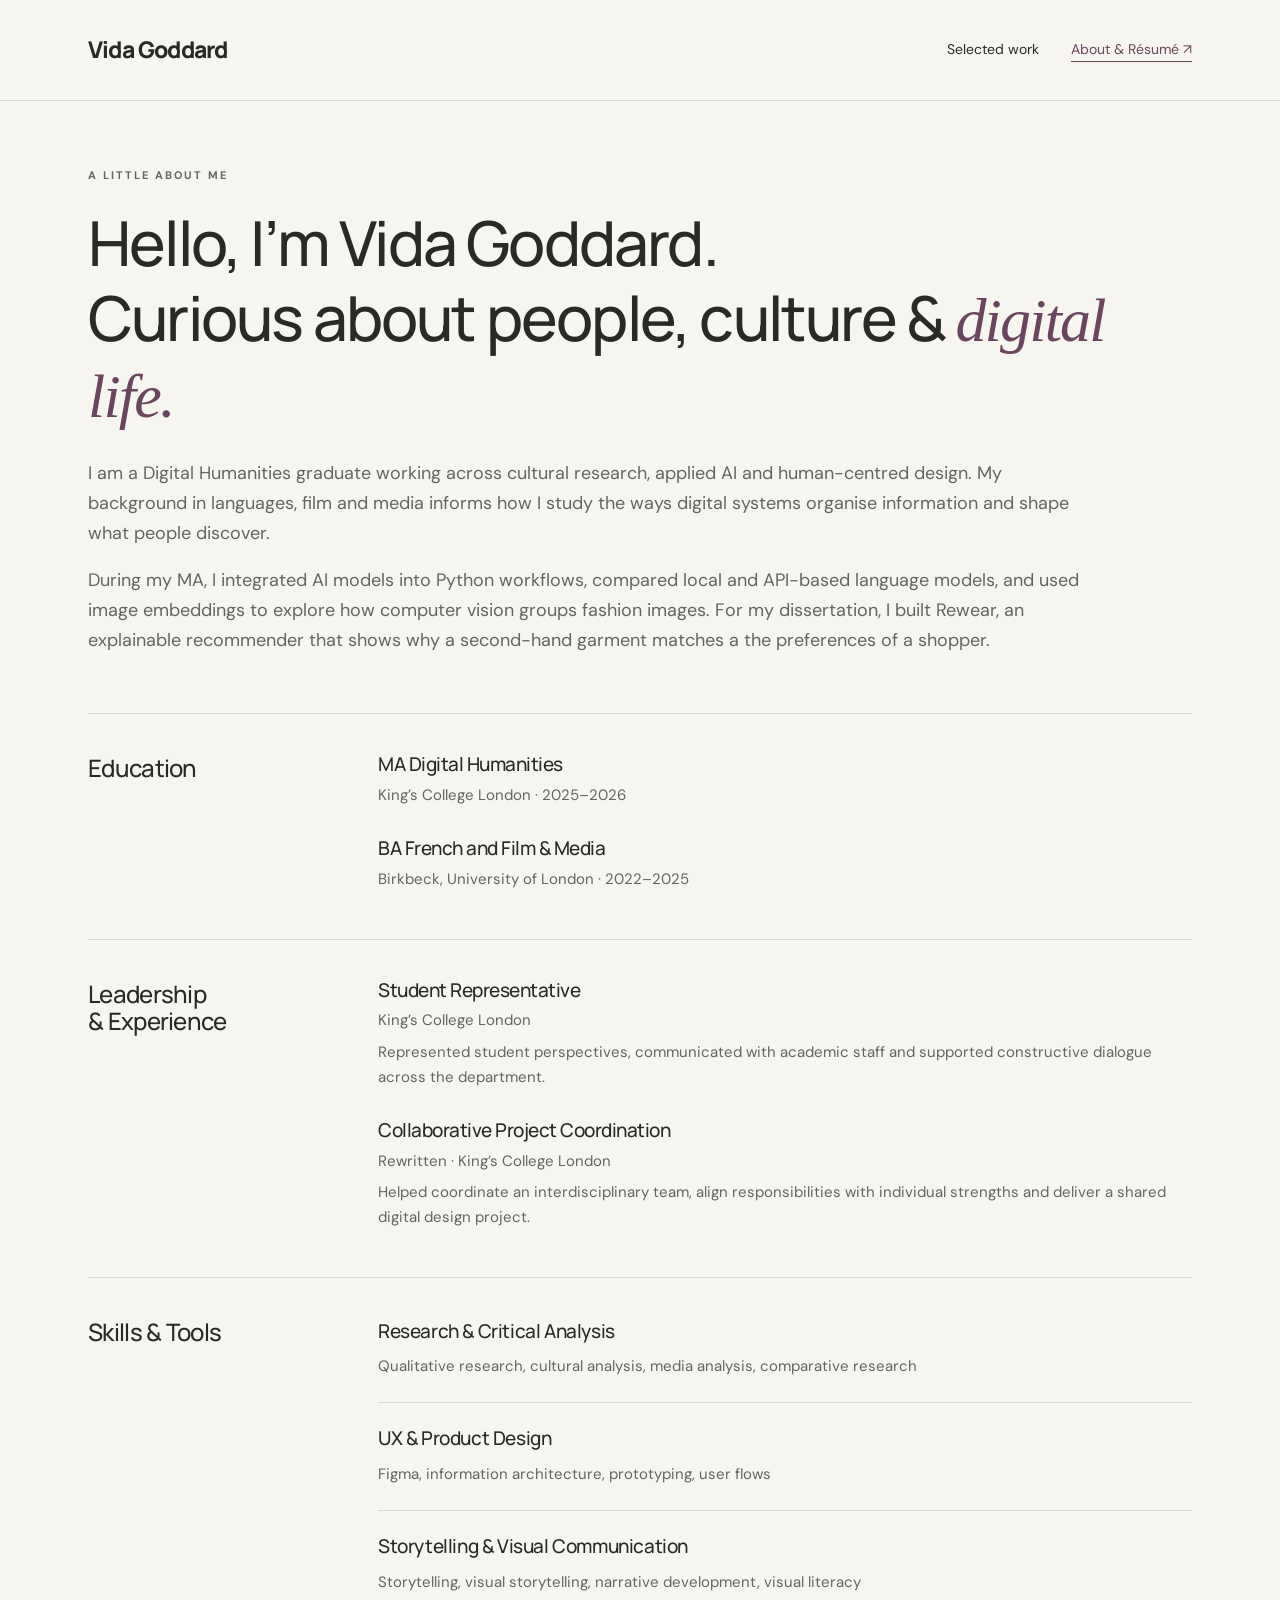
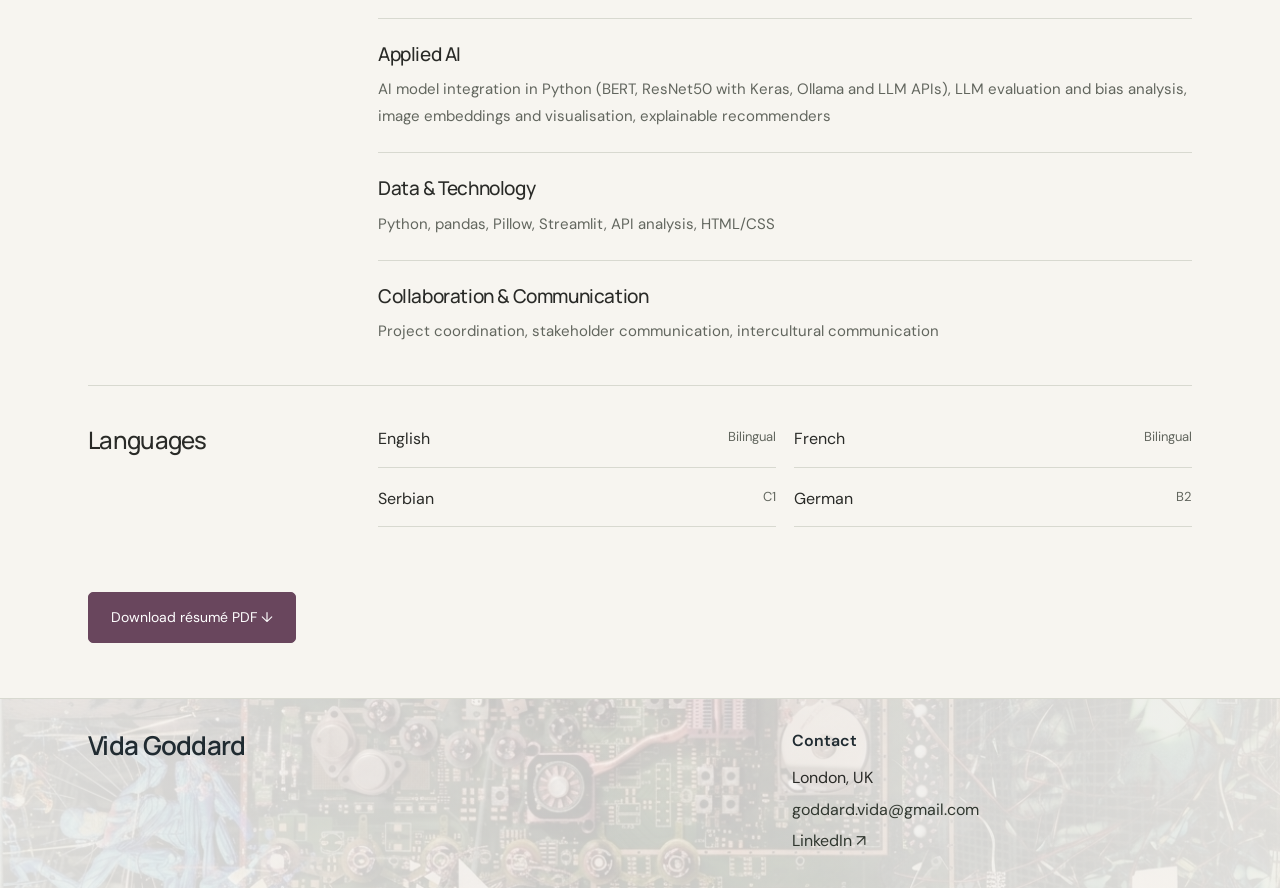
==== commit 39bfc628: "Update about.html" ====
--- a/about.html
+++ b/about.html
@@ -3,105 +3,104 @@
   <head>
     <meta charset="utf-8">
     <meta name="viewport" content="width=device-width,initial-scale=1">
-    <meta name="description" content="Vida Goddard's portfolio: human-centred design, explainable AI and digital humanities research.">
-    <title>Vida Goddard — Research & Design</title>
+    <meta name="description" content="About Vida Goddard: education, experience, skills and languages across digital humanities and human-centred design.">
+    <title>About & Résumé — Vida Goddard</title>
     <link rel="stylesheet" href="style.css">
     <script src="script.js" defer>
     </script>
   </head>
-  <body><a class="skip" href="#main">Skip to content</a>
+  <body>
+    <a class="skip" href="#main">Skip to content</a>
     <header>
-      <div class="wrap nav"><a class="brand" href="index.html" aria-label="Vida Goddard home">Vida Goddard</a>
-        <nav aria-label="Main navigation"><a href="index.html" aria-current="page">Selected work</a>
-          <a href="about.html">About & Résumé ↗</a>
+      <div class="wrap nav">
+        <a class="brand" href="index.html" aria-label="Vida Goddard home">Vida Goddard</a>
+        <nav aria-label="Main navigation">
+          <a href="index.html#work">Selected work</a>
+          <a href="about.html" aria-current="page">About & Résumé ↗</a>
         </nav>
       </div>
     </header>
     <main id="main" class="wrap">
-      <section class="hero hero-with-portrait">
-        <div class="hero-portrait"><img src="assets/human-circuitry.png" alt="Human silhouette filled with digital circuitry" width="750" height="750">
-        </div>
-        <div class="hero-copy">
-          <div class="eyebrow">Vida Goddard / Digital humanities · Research · Design</div>
-          <h1>Curiosity-led research.<br>Design with <em>people<br>in mind.</em>
-          </h1>
-          <p class="intro">I explore how digital experiences shape our choices, connect us to culture, and help us make sense of information.</p>
-          <div class="actions"><a class="button" href="#work">Explore my work <span aria-hidden="true">↘</span></a>
-            <a class="button secondary" href="about.html">A little about me</a>
+      <section class="about-hero about-introduction">
+        <div class="eyebrow">A little about me</div>
+        <h1>Hello, I’m Vida Goddard.<br>Curious about people, culture & <em>digital life.</em>
+        </h1>
+        <p class="intro">I am a Digital Humanities graduate working across cultural research, applied AI and human-centred design. My background in languages, film and media informs how I study the ways digital systems organise information and shape what people discover.</p>
+        <p class="intro">During my MA, I integrated AI models into Python workflows, compared local and API-based language models, and used image embeddings to explore how computer vision groups fashion images. For my dissertation, I built Rewear, an explainable recommender that shows why a second-hand garment matches a the preferences of a shopper.</p>
+      </section>
+      <section class="resume">
+        <h2>Education</h2>
+        <div>
+          <div class="entry">
+            <h3>MA Digital Humanities</h3>
+            <p>King’s College London · 2025–2026</p>
+          </div>
+          <div class="entry">
+            <h3>BA French and Film & Media</h3>
+            <p>Birkbeck, University of London · 2022–2025</p>
           </div>
         </div>
       </section>
-      <div class="ticker"><span>Human-centred design</span>
-        <span>Critical digital research</span>
-        <span>Thoughtful technology</span>
-      </div>
-      <section id="work" aria-labelledby="work-heading">
-        <div class="section-head">
-          <div>
-            <div class="eyebrow">A closer look</div>
-            <h2 id="work-heading">Selected work<span style="color:var(--plum)">.</span>
-            </h2>
+      <section class="resume">
+        <h2>Leadership<br>& Experience</h2>
+        <div>
+          <div class="entry">
+            <h3>Student Representative</h3>
+            <p>King’s College London</p>
+            <p>Represented student perspectives, communicated with academic staff and supported constructive dialogue across the department.</p>
           </div>
-          <div class="filters" aria-label="Filter projects"><button class="filter" data-filter="all" aria-pressed="true">All work</button><button class="filter" data-filter="design" aria-pressed="false">UX & Design</button><button class="filter" data-filter="research" aria-pressed="false">Data & Research</button>
+          <div class="entry">
+            <h3>Collaborative Project Coordination</h3>
+            <p>Rewritten · King’s College London</p>
+            <p>Helped coordinate an interdisciplinary team, align responsibilities with individual strengths and deliver a shared digital design project.</p>
           </div>
         </div>
-        <p id="filter-status" class="small" role="status">5 projects</p>
-        <div class="projects">
-          <article class="project" data-category="design research"><a class="project-image" href="rewear.html"><span class="project-number">01 / DESIGNING FOR AUTONOMY</span><img src="assets/rewear-home.jpg" alt="Rewear Figma homepage showing intentional search and previous searches" width="700" height="500"></a>
-            <div class="tags"><span class="tag">UX/UI Design</span>
-              <span class="tag">Explainable AI</span>
-              <span class="tag">MA Dissertation</span>
-            </div>
-            <h3>Rewear</h3>
-            <p>Rethinking second-hand fashion discovery through transparency, reflection and user control.</p><a class="case-link" href="rewear.html">Explore the case study <span aria-hidden="true">↗</span></a>
-          </article>
-          <article class="project" data-category="research"><a class="project-image archive" href="europeana.html"><span class="project-number">02 / MAKING CULTURE DISCOVERABLE</span><img src="assets/europeana-cover.jpg" alt="Europeana Fashion cover with archival fashion portraits in a sculptural letterform" width="864" height="1240"></a>
-            <div class="tags"><span class="tag">Metadata analysis</span>
-              <span class="tag">APIs & Linked Data</span>
-              <span class="tag">Digital Humanities</span>
-            </div>
-            <h3>Europeana Fashion</h3>
-            <p>A critical investigation into how metadata shapes the discovery and reuse of fashion heritage.</p><a class="case-link" href="europeana.html">Explore the case study <span aria-hidden="true">↗</span></a>
-          </article>
-          <article class="project" data-category="design"><a class="project-image rewritten-cover" href="rewritten.html"><span class="project-number">03 / CONNECTING COMMUNITIES</span><img src="assets/rewritten-cover.png" loading="lazy" alt="Rewritten East London: Digital Archives of East London cover" width="1024" height="572"></a>
-            <div class="tags"><span class="tag">UX Design</span>
-              <span class="tag">Cultural Heritage</span>
-              <span class="tag">Project Coordination</span>
-            </div>
-            <h3>Rewritten</h3>
-            <p>Connecting Communities Challenge · Digital Product Development · Cultural Heritage &amp; Creative Sector</p><a class="case-link" href="rewritten.html">Explore the case study <span aria-hidden="true">↗</span></a>
-          </article>
-          <article class="project" data-category="research">
-            <a class="project-image" href="what-the-algorithm-notices.html">
-            <img src="assets/algorithm-tsne-cover.png" alt="t-SNE projection showing clusters of fashion images" loading="lazy">
-            </a>
-            <div class="tags"><span class="tag">Computer Vision</span>
-              <span class="tag">Image Embeddings</span>
-            </div>
-            <h3>What the Algorithm Notices</h3>
-            <p>A visual investigation of how a pretrained model groups fashion images.</p>
-            <a class="case-link" href="what-the-algorithm-notices.html">Explore the case study <span aria-hidden="true">↗</span></a>
-          </article>
-          <article class="project" data-category="research">
-            <a class="project-image" href="computational-taste.html">
-            <img src="assets/computational-taste-cover.webp" alt="Editorial fashion image of a garment illuminated with blue light" loading="lazy">
-            </a>
-            <div class="tags"><span class="tag">Exploratory Study</span>
-              <span class="tag">LLM Evaluation</span>
-            </div>
-            <h3>Computational Taste</h3>
-            <p>A small pilot comparing fashion judgements from a local and an API-based language model.</p>
-            <a class="case-link" href="computational-taste.html">Explore the case study <span aria-hidden="true">↗</span></a>
-          </article>
+      </section>
+      <section class="resume">
+        <h2>Skills & Tools</h2>
+        <dl class="skill-categories">
+          <div>
+            <dt>Research &amp; Critical Analysis</dt>
+            <dd>Qualitative research, cultural analysis, media analysis, comparative research</dd>
+          </div>
+          <div>
+            <dt>UX &amp; Product Design</dt>
+            <dd>Figma, information architecture, prototyping, user flows</dd>
+          </div>
+          <div>
+            <dt>Storytelling &amp; Visual Communication</dt>
+            <dd>Storytelling, visual storytelling, narrative development, visual literacy</dd>
+          </div>
+          <div>
+            <dt>Applied AI</dt>
+            <dd>AI model integration in Python (BERT, ResNet50 with Keras, Ollama and LLM APIs), LLM evaluation and bias analysis, image embeddings and visualisation, explainable recommenders</dd>
+          </div>
+          <div>
+            <dt>Data &amp; Technology</dt>
+            <dd>Python, pandas, Pillow, Streamlit, API analysis, HTML/CSS</dd>
+          </div>
+          <div>
+            <dt>Collaboration &amp; Communication</dt>
+            <dd>Project coordination, stakeholder communication, intercultural communication</dd>
+          </div>
+        </dl>
+      </section>
+      <section class="resume">
+        <h2>Languages</h2>
+        <div class="languages">
+          <div>English <span>Bilingual</span>
+          </div>
+          <div>French <span>Bilingual</span>
+          </div>
+          <div>Serbian <span>C1</span>
+          </div>
+          <div>German <span>B2</span>
+          </div>
         </div>
       </section>
-      <section class="about-strip">
-        <div>
-          <div class="eyebrow">The person behind the projects</div>
-          <h2>A humanities perspective.<br>A digital toolkit.</h2><a class="text-link" href="about.html">Meet me ↗</a>
-        </div>
-        <p class="intro">My background brings together languages, film and media, and digital humanities. I’m interested in the space where thoughtful research becomes a clearer, more considerate digital experience.</p>
-      </section>
+      <div class="resume-download">
+        <a class="button" href="assets/Vida-Goddard-Resume.pdf" download="Vida-Goddard-Resume.pdf">Download résumé PDF ↓</a>
+      </div>
     </main>
     <footer class="contact-footer minimal-contact">
       <div class="wrap footer-reference-grid">
@@ -110,7 +109,9 @@
         </div>
         <div class="footer-contact-column">
           <h3>Contact</h3>
-          <address><span>London, UK</span><a href="mailto:goddard.vida@gmail.com">goddard.vida@gmail.com</a>
+          <address>
+            <span>London, UK</span>
+            <a href="mailto:goddard.vida@gmail.com">goddard.vida@gmail.com</a>
             <a href="https://www.linkedin.com/in/vida-goddard-931a6939b" target="_blank" rel="noopener noreferrer" aria-label="Vida Goddard on LinkedIn">LinkedIn ↗</a>
           </address>
         </div>
--- a/style.css
+++ b/style.css
@@ -1,5 +1,5 @@
 @import url('https://fonts.googleapis.com/css2?family=DM+Sans:wght@400;500;600;700&family=Manrope:wght@400;500;600;700;800&display=swap');
-:root{--paper:#f7f5f0;--ink:#292a27;--muted:#62665e;--plum:#69465d;--sage:#dce4d5;--line:#d8d9d0}*{box-sizing:border-box}html{scroll-behavior:smooth;scroll-padding-top:100px}body{margin:0;background:var(--paper);color:var(--ink);font:16px/1.65 'DM Sans',sans-serif}a{color:inherit;text-underline-offset:5px}button{font:inherit}a,button{ -webkit-tap-highlight-color:transparent}a:focus-visible,button:focus-visible,summary:focus-visible{outline:3px solid var(--plum);outline-offset:5px}.skip{position:absolute;left:20px;top:-80px;background:white;padding:12px;z-index:10}.skip:focus{top:10px}.wrap{max-width:1200px;margin:auto;padding:0 48px}header{border-bottom:1px solid var(--line)}.nav{display:flex;justify-content:space-between;align-items:center;min-height:100px;gap:24px}.brand{font-family:Manrope,sans-serif;font-size:25px;font-weight:800;text-decoration:none;letter-spacing:-1px}.brand span{color:var(--plum)}nav{display:flex;gap:32px;font-size:14px}nav a{text-decoration:none}nav a[aria-current=page]{color:var(--plum);border-bottom:1px solid}.eyebrow{text-transform:uppercase;font-size:11px;letter-spacing:2px;font-weight:700;color:var(--muted)}.hero{padding:80px 0 66px;display:grid;grid-template-columns:1.6fr 1fr;gap:70px;align-items:center}h1,h2,h3{font-family:Manrope,sans-serif;line-height:1.15;font-weight:500;letter-spacing:-1.8px}h1{font-size:clamp(42px,5.5vw,72px);margin:22px 0 26px}h1 em{font-family:Georgia,serif;color:var(--plum);font-weight:400}h2{font-size:38px}h3{font-size:25px;letter-spacing:-.7px}.intro{max-width:560px;color:var(--muted);font-size:18px}.button{display:inline-flex;gap:24px;align-items:center;padding:13px 22px;border-radius:5px;background:var(--plum);color:white;text-decoration:none;font-size:14px;border:1px solid var(--plum);cursor:pointer}.button.secondary{color:var(--plum);background:transparent}.actions{display:flex;flex-wrap:wrap;gap:12px;margin-top:30px}.hero-art{height:330px;position:relative;display:grid;place-items:center;background:#ebe8e1;border-radius:50% 50% 5px 5px;overflow:hidden}.orbit{position:absolute;width:250px;height:250px;border:1px solid #a9afa1;border-radius:50%;transform:rotate(-25deg) scaleX(.65)}.orbit.two{transform:rotate(40deg) scaleX(.65)}.orbit.three{transform:rotate(100deg) scaleX(.65)}.art-label{position:absolute;bottom:25px;font:10px/1.5 'DM Sans',sans-serif;letter-spacing:2px;text-align:center}.flower{color:var(--plum);font-size:100px;line-height:1;z-index:1;transition:transform .8s}.hero-art:hover .flower{transform:rotate(45deg)}.ticker{display:flex;justify-content:space-between;gap:18px;border-top:1px solid var(--line);border-bottom:1px solid var(--line);padding:18px 0;font-size:11px;letter-spacing:1.5px;text-transform:uppercase;color:var(--muted)}.section-head{display:flex;align-items:end;justify-content:space-between;margin:58px 0 26px;gap:24px}.section-head h2{margin:8px 0 0}.small{font-size:13px;color:var(--muted)}.filters{display:flex;gap:8px;flex-wrap:wrap}.filter{border:1px solid var(--line);border-radius:30px;padding:7px 15px;background:transparent;cursor:pointer;font-size:12px}.filter[aria-pressed=true]{background:var(--ink);color:var(--paper);border-color:var(--ink)}.projects{display:grid;grid-template-columns:1fr 1fr;gap:30px}.project{min-width:0}.project[hidden]{display:none}.project-image{height:325px;display:flex;align-items:center;justify-content:center;background:#e1e6db;border-radius:7px;overflow:hidden;position:relative;padding:24px}.project-image img{width:100%;max-height:100%;object-fit:contain;box-shadow:0 8px 24px #292a2714;transition:transform .4s}.project:hover .project-image img{transform:scale(1.025)}.project-image.archive{background:#e9e0d9}.project-number{position:absolute;top:13px;left:16px;font-size:10px;letter-spacing:1px}.project h3{margin:21px 0 9px}.project p{margin:0;color:var(--muted);font-size:15px}.tags{display:flex;gap:8px;flex-wrap:wrap;margin:15px 0}.tag{font-size:10px;text-transform:uppercase;letter-spacing:.6px;color:var(--muted);border:1px solid var(--line);padding:3px 8px;border-radius:3px}details{border-top:1px solid var(--line);margin-top:20px}summary{padding:15px 0;cursor:pointer;font-size:13px;font-weight:600;list-style:none;display:flex;justify-content:space-between}summary:after{content:'+';font-size:20px;color:var(--plum)}details[open]>summary:after{content:'−'}.case{padding:0 0 20px}.case h4{font-size:14px;margin:24px 0 8px}.case p,.case li{font-size:14px;color:var(--muted)}.case ul{padding-left:20px}.case figure{margin:24px 0}.case img{width:100%;border:1px solid var(--line)}figcaption{font-size:11px;color:var(--muted);margin-top:8px}.note{background:#eee9ed;border-left:2px solid var(--plum);padding:14px;margin-top:20px}.about-strip{margin:75px 0 0;border-top:1px solid var(--line);padding:50px 0;display:grid;grid-template-columns:1fr 1fr;gap:60px}.about-strip h2{margin:10px 0 20px}.text-link{font-size:14px;font-weight:600;color:var(--plum)}footer{border-top:1px solid var(--line);padding:27px 0;margin-top:30px}.footer-row{display:flex;justify-content:space-between;gap:20px;font-size:11px;color:var(--muted)}.about-hero{max-width:850px;padding:65px 0 40px}.about-hero h1{font-size:62px}.resume{display:grid;grid-template-columns:230px 1fr;gap:60px;padding:40px 0;border-top:1px solid var(--line)}.resume h2{font-size:24px;margin:0;letter-spacing:-.7px}.entry{margin:0 0 30px}.entry:last-child{margin:0}.entry h3{font-size:19px;letter-spacing:-.5px;margin:0 0 7px}.entry p{margin:7px 0;color:var(--muted);font-size:15px}.skills{display:flex;gap:10px;flex-wrap:wrap}.skills span{border:1px solid #c9cec2;padding:8px 14px;border-radius:4px;font-size:14px}.languages{display:grid;grid-template-columns:1fr 1fr;gap:18px}.languages div{display:flex;justify-content:space-between;border-bottom:1px solid var(--line);padding-bottom:14px;gap:16px}.languages span{color:var(--muted);font-size:13px}.print{margin:20px 0 50px}.print-hint{margin:10px 0;font-size:12px;color:var(--muted)}@media(max-width:760px){.wrap{padding:0 24px}.nav{min-height:80px}nav{gap:18px;font-size:12px}.hero{padding:45px 0;grid-template-columns:1fr;gap:30px}.hero-art{height:210px;border-radius:90px 90px 5px 5px}.orbit{width:175px;height:175px}.flower{font-size:70px}.art-label{right:20px;bottom:20px;text-align:right;font-size:8px}.ticker{font-size:9px;flex-wrap:wrap;justify-content:flex-start;gap:12px 24px}.section-head{align-items:start;flex-direction:column;margin-top:40px}.projects{grid-template-columns:1fr;gap:34px}.project-image{height:300px}.about-strip{grid-template-columns:1fr;gap:10px;margin-top:45px;padding:35px 0}.resume{grid-template-columns:1fr;gap:20px;padding:30px 0}.about-hero h1{font-size:44px}.languages{grid-template-columns:1fr}.footer-row{flex-direction:column;gap:5px}}@media(prefers-reduced-motion:reduce){html{scroll-behavior:auto}*,*:before,*:after{transition:none!important}}@media print{header,footer,.print,.skip{display:none}.wrap{padding:0;max-width:none}body{font:11pt/1.4 Arial;background:white}.about-hero{padding:0 0 20px}.about-hero h1{font-size:32px}.resume{padding:18px 0;gap:25px;grid-template-columns:160px 1fr;break-inside:avoid}.skills span{padding:4px 8px}.entry{margin-bottom:14px}.languages{gap:10px}a{text-decoration:none}}
+:root{--paper:#f7f5f0;--ink:#292a27;--muted:#62665e;--plum:#69465d;--sage:#dce4d5;--line:#d8d9d0}*{box-sizing:border-box}html{scroll-behavior:smooth;scroll-padding-top:100px}body{margin:0;background:var(--paper);color:var(--ink);font:16px/1.65 'DM Sans',sans-serif}a{color:inherit;text-underline-offset:5px}button{font:inherit}a,button{ -webkit-tap-highlight-color:transparent}a:focus-visible,button:focus-visible,summary:focus-visible{outline:3px solid var(--plum);outline-offset:5px}.skip{position:absolute;left:20px;top:-80px;background:white;padding:12px;z-index:10}.skip:focus{top:10px}.wrap{max-width:1200px;margin:auto;padding:0 48px}header{border-bottom:1px solid var(--line)}.nav{display:flex;justify-content:space-between;align-items:center;min-height:100px;gap:24px}.brand{font-family:Manrope,sans-serif;font-size:25px;font-weight:800;text-decoration:none;letter-spacing:-1px}.brand span{color:var(--plum)}nav{display:flex;gap:32px;font-size:14px}nav a{text-decoration:none}nav a[aria-current=page]{color:var(--plum);border-bottom:1px solid}.eyebrow{text-transform:uppercase;font-size:11px;letter-spacing:2px;font-weight:700;color:var(--muted)}.hero{padding:80px 0 66px;display:grid;grid-template-columns:1.6fr 1fr;gap:70px;align-items:center}h1,h2,h3{font-family:Manrope,sans-serif;line-height:1.15;font-weight:500;letter-spacing:-1.8px}h1{font-size:clamp(42px,5.5vw,72px);margin:22px 0 26px}h1 em{font-family:Georgia,serif;color:var(--plum);font-weight:400}h2{font-size:38px}h3{font-size:25px;letter-spacing:-.7px}.intro{max-width:560px;color:var(--muted);font-size:18px}.button{display:inline-flex;gap:24px;align-items:center;padding:13px 22px;border-radius:5px;background:var(--plum);color:white;text-decoration:none;font-size:14px;border:1px solid var(--plum);cursor:pointer}.button.secondary{color:var(--plum);background:transparent}.actions{display:flex;flex-wrap:wrap;gap:12px;margin-top:30px}.hero-art{height:330px;position:relative;display:grid;place-items:center;background:#ebe8e1;border-radius:50% 50% 5px 5px;overflow:hidden}.orbit{position:absolute;width:250px;height:250px;border:1px solid #a9afa1;border-radius:50%;transform:rotate(-25deg) scaleX(.65)}.orbit.two{transform:rotate(40deg) scaleX(.65)}.orbit.three{transform:rotate(100deg) scaleX(.65)}.art-label{position:absolute;bottom:25px;font:10px/1.5 'DM Sans',sans-serif;letter-spacing:2px;text-align:center}.flower{color:var(--plum);font-size:100px;line-height:1;z-index:1;transition:transform .8s}.hero-art:hover .flower{transform:rotate(45deg)}.ticker{display:flex;justify-content:space-between;gap:18px;border-top:1px solid var(--line);border-bottom:1px solid var(--line);padding:18px 0;font-size:11px;letter-spacing:1.5px;text-transform:uppercase;color:var(--muted)}.section-head{display:flex;align-items:end;justify-content:space-between;margin:58px 0 26px;gap:24px}.section-head h2{margin:8px 0 0}.small{font-size:13px;color:var(--muted)}.filters{display:flex;gap:8px;flex-wrap:wrap}.filter{border:1px solid var(--line);border-radius:30px;padding:7px 15px;background:transparent;cursor:pointer;font-size:12px}.filter[aria-pressed=true]{background:var(--ink);color:var(--paper);border-color:var(--ink)}.projects{display:grid;grid-template-columns:1fr 1fr;gap:30px}.project{min-width:0}.project[hidden]{display:none}.project-image{height:325px;display:flex;align-items:center;justify-content:center;background:#e1e6db;border-radius:7px;overflow:hidden;position:relative;padding:24px}.project-image img{width:100%;max-height:100%;object-fit:contain;box-shadow:0 8px 24px #292a2714;transition:transform .4s}.project-image.archive{background:#e9e0d9}.project-number{position:absolute;top:13px;left:16px;font-size:10px;letter-spacing:1px}.project h3{margin:21px 0 9px}.project p{margin:0;color:var(--muted);font-size:15px}.tags{display:flex;gap:8px;flex-wrap:wrap;margin:15px 0}.tag{font-size:10px;text-transform:uppercase;letter-spacing:.6px;color:var(--muted);border:1px solid var(--line);padding:3px 8px;border-radius:3px}details{border-top:1px solid var(--line);margin-top:20px}summary{padding:15px 0;cursor:pointer;font-size:13px;font-weight:600;list-style:none;display:flex;justify-content:space-between}summary:after{content:'+';font-size:20px;color:var(--plum)}details[open]>summary:after{content:'−'}.case{padding:0 0 20px}.case h4{font-size:14px;margin:24px 0 8px}.case p,.case li{font-size:14px;color:var(--muted)}.case ul{padding-left:20px}.case figure{margin:24px 0}.case img{width:100%;border:1px solid var(--line)}figcaption{font-size:11px;color:var(--muted);margin-top:8px}.note{background:#eee9ed;border-left:2px solid var(--plum);padding:14px;margin-top:20px}.about-strip{margin:75px 0 0;border-top:1px solid var(--line);padding:50px 0;display:grid;grid-template-columns:1fr 1fr;gap:60px}.about-strip h2{margin:10px 0 20px}.text-link{font-size:14px;font-weight:600;color:var(--plum)}footer{border-top:1px solid var(--line);padding:27px 0;margin-top:30px}.footer-row{display:flex;justify-content:space-between;gap:20px;font-size:11px;color:var(--muted)}.about-hero{max-width:850px;padding:65px 0 40px}.about-hero h1{font-size:62px}.resume{display:grid;grid-template-columns:230px 1fr;gap:60px;padding:40px 0;border-top:1px solid var(--line)}.resume h2{font-size:24px;margin:0;letter-spacing:-.7px}.entry{margin:0 0 30px}.entry:last-child{margin:0}.entry h3{font-size:19px;letter-spacing:-.5px;margin:0 0 7px}.entry p{margin:7px 0;color:var(--muted);font-size:15px}.skills{display:flex;gap:10px;flex-wrap:wrap}.skills span{border:1px solid #c9cec2;padding:8px 14px;border-radius:4px;font-size:14px}.languages{display:grid;grid-template-columns:1fr 1fr;gap:18px}.languages div{display:flex;justify-content:space-between;border-bottom:1px solid var(--line);padding-bottom:14px;gap:16px}.languages span{color:var(--muted);font-size:13px}.print{margin:20px 0 50px}.print-hint{margin:10px 0;font-size:12px;color:var(--muted)}@media(max-width:760px){.wrap{padding:0 24px}.nav{min-height:80px}nav{gap:18px;font-size:12px}.hero{padding:45px 0;grid-template-columns:1fr;gap:30px}.hero-art{height:210px;border-radius:90px 90px 5px 5px}.orbit{width:175px;height:175px}.flower{font-size:70px}.art-label{right:20px;bottom:20px;text-align:right;font-size:8px}.ticker{font-size:9px;flex-wrap:wrap;justify-content:flex-start;gap:12px 24px}.section-head{align-items:start;flex-direction:column;margin-top:40px}.projects{grid-template-columns:1fr;gap:34px}.project-image{height:300px}.about-strip{grid-template-columns:1fr;gap:10px;margin-top:45px;padding:35px 0}.resume{grid-template-columns:1fr;gap:20px;padding:30px 0}.about-hero h1{font-size:44px}.languages{grid-template-columns:1fr}.footer-row{flex-direction:column;gap:5px}}@media(prefers-reduced-motion:reduce){html{scroll-behavior:auto}*,*:before,*:after{transition:none!important}}@media print{header,footer,.print,.skip{display:none}.wrap{padding:0;max-width:none}body{font:11pt/1.4 Arial;background:white}.about-hero{padding:0 0 20px}.about-hero h1{font-size:32px}.resume{padding:18px 0;gap:25px;grid-template-columns:160px 1fr;break-inside:avoid}.skills span{padding:4px 8px}.entry{margin-bottom:14px}.languages{gap:10px}a{text-decoration:none}}
 
 .rewritten-cover{background:#e3e5ed;text-decoration:none}.case-link{display:flex;justify-content:space-between;padding:15px 0;border-top:1px solid var(--line);margin-top:20px;font-size:13px;font-weight:600;text-decoration:none}.case-link:hover{color:var(--plum)}.project-detail .about-hero{padding-bottom:25px}.case-nav{display:flex;flex-wrap:wrap;gap:12px 25px;padding:20px 0;border-top:1px solid var(--line);border-bottom:1px solid var(--line);font-size:12px}.case-nav a{text-decoration:none;color:var(--plum)}.story-section{max-width:900px;padding:50px 0;border-bottom:1px solid var(--line)}.story-section h2{max-width:800px;margin:14px 0 28px;line-height:1.25}.story-section h3{margin:38px 0 20px;line-height:1.3}.story-section p,.story-section li{max-width:780px;color:var(--muted);line-height:1.85}.story-section strong{color:var(--ink);font-weight:600}.story-section li{margin:12px 0}.story-section ul{padding-left:23px}.story-section figure{margin:32px 0;background:#efede7;padding:20px;border-radius:7px}.story-section img{width:100%;height:auto;display:block}.story-section figcaption{margin-top:12px}.project-detail .about-hero h1{font-size:clamp(48px,7vw,86px)}@media(max-width:760px){.story-section{padding:32px 0}.story-section h2{font-size:30px}.story-section figure{padding:10px}.case-nav{gap:10px 18px}.story-section p,.story-section li{font-size:15px}}
 
@@ -45,3 +45,14 @@
 @media(max-width:760px){.minimal-contact:before{background-size:cover;background-position:58% center;opacity:.22}.minimal-contact:after{background:rgba(247,245,240,.25)}}
 
 .minimal-contact{padding:30px 0 34px;margin-top:30px}.footer-contact-column h3{margin-bottom:12px}.footer-contact-column address{gap:6px;font-size:16px}.minimal-contact .footer-identity h2{font-size:26px}@media(max-width:760px){.minimal-contact{padding:25px 0 28px}.footer-reference-grid{gap:20px}.footer-contact-column address{font-size:15px}}
+
+/* Move the whole project card together. */
+.project {
+  transition: transform .4s ease;
+}
+
+@media (hover: hover) and (prefers-reduced-motion: no-preference) {
+  .project:hover {
+    transform: scale(1.025);
+  }
+}
